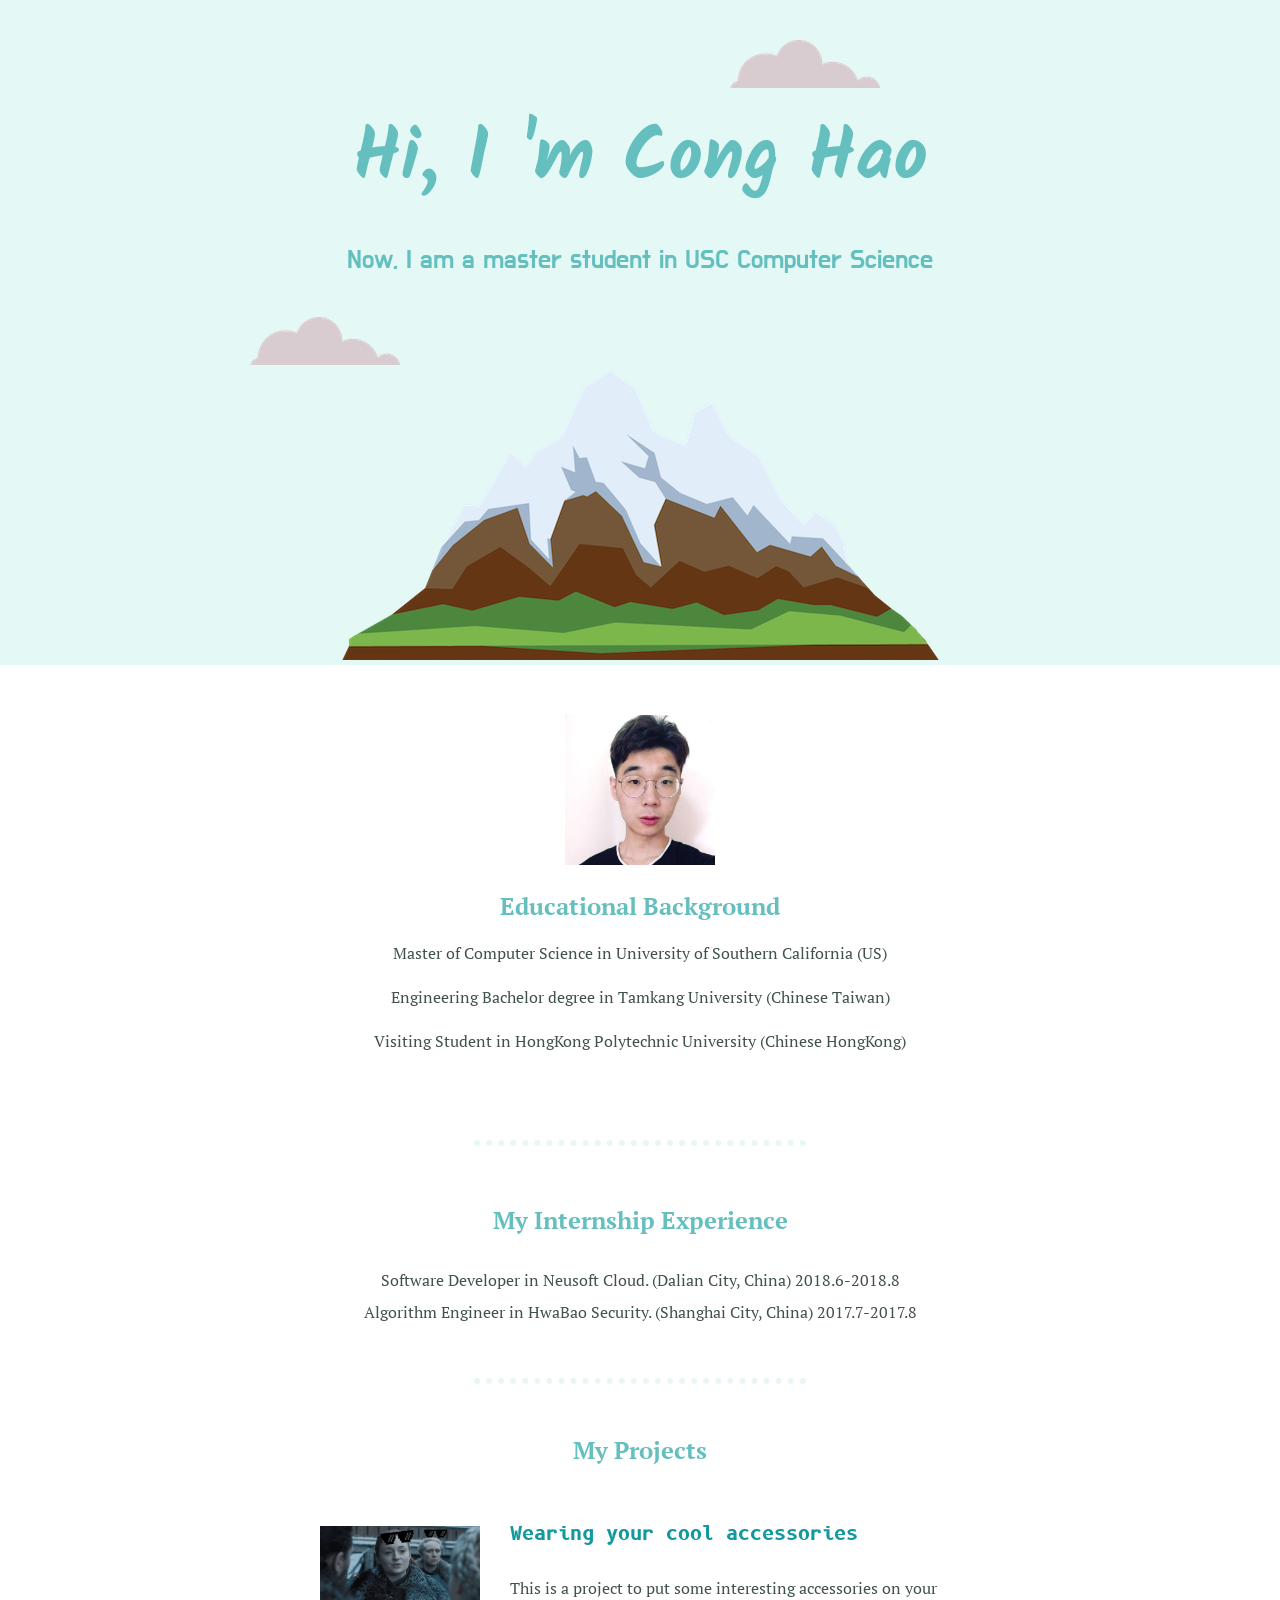
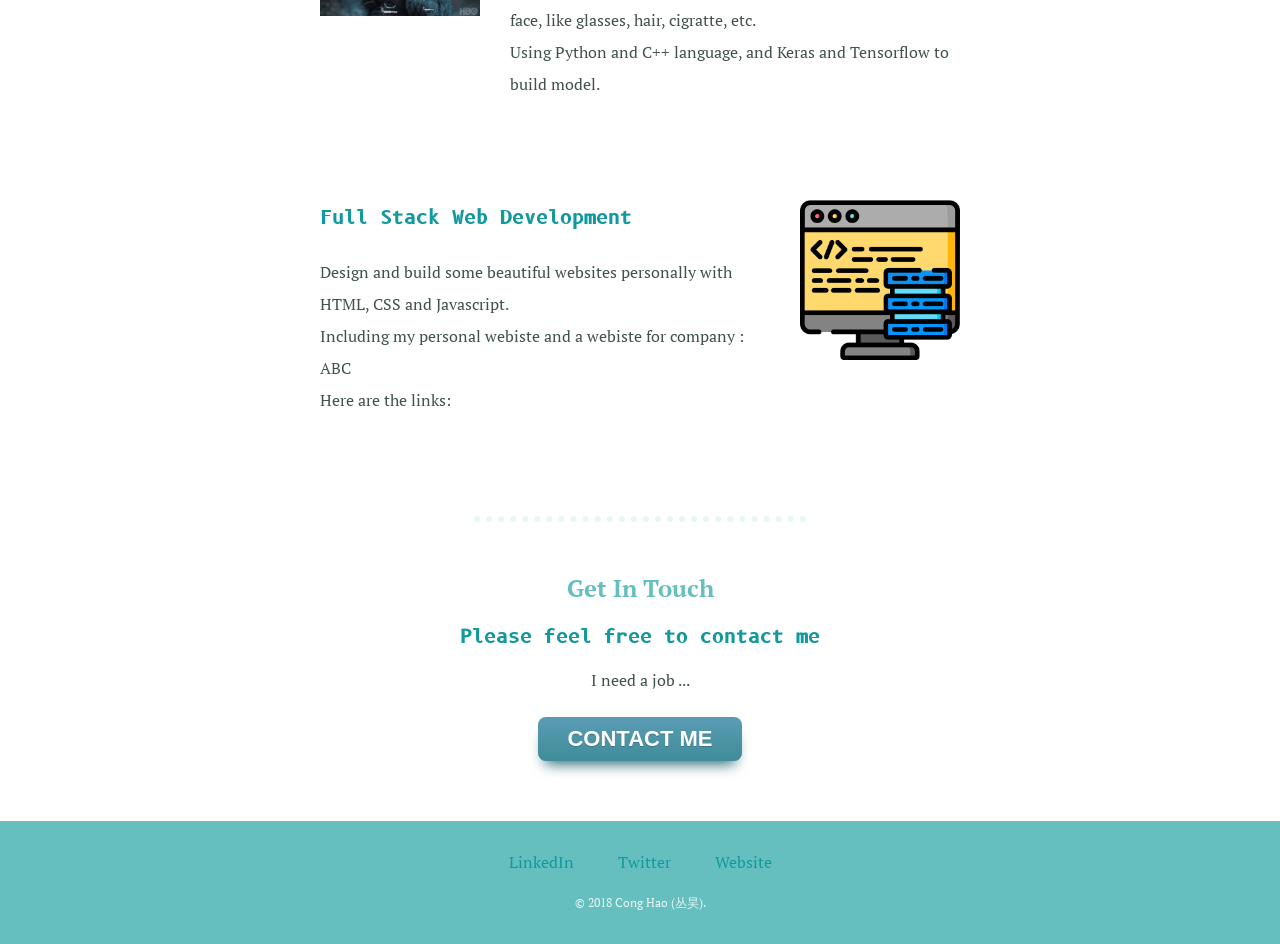
==== index.html @ 5787c9b2 "s" ====
<!DOCTYPE html>
<html lang="
" dir="ltr">

<head>
  <meta charset="utf-8">
  <title>Hao Cong</title>
  <link rel="stylesheet" href="css/master.css">
  <link rel="icon" href="images/favicon.ico">
  <link href="https://fonts.googleapis.com/css?family=Kalam&display=swap" rel="stylesheet">
  <link href="https://fonts.font.im/css?family=Bree+Serif|Do+Hyeon" rel="stylesheet">
  <link href="https://fonts.googleapis.com/css?family=PT+Serif&display=swap" rel="stylesheet">
  <link href="https://fonts.googleapis.com/css?family=B612+Mono&display=swap" rel="stylesheet">

</head>

<body>
  <div class="top-container">
    <img class="top-cloud" src="images/cloud.png" alt="cloud-image">
    <h1 class="my-name">Hi, I 'm Cong Hao</h1>
    <p class="Introduction">Now, I am a <span class="student">master student</span> in USC Computer Science</p>
    <img class="bottom-cloud" src="images/cloud.png" alt="cloud-image">
    <img class="mountain-image" src="images/mountain.png" alt="mountain-image">
  </div>

  <div class="middle-container">
    <div class="profile">
      <img class=profile src="images/ch.jpg" alt="my photo is gone,so just imagine it!" height=150 width=150>
      <h2>Educational Background</h2>
      <p>Master of Computer Science in University of Southern California (US) <br><br> Engineering Bachelor degree in Tamkang University (Chinese Taiwan)
        <br><br>Visiting Student in HongKong Polytechnic University (Chinese HongKong)
      </p>
    </div>
    <br>
    <hr>
    <div class="Working-Experience">
      <h2>My Internship Experience</h2>
      <p>
        Software Developer in Neusoft Cloud. (Dalian City, China) 2018.6-2018.8 <br>
        Algorithm Engineer in HwaBao Security. (Shanghai City, China) 2017.7-2017.8
      </p>

    </div>
    <hr>
    <div class="projects">
      <h2>My Projects</h2>
      <div class="project-row">
        <img class="project1-image" src="images/project1.gif" alt="project1">
        <h3>Wearing your cool accessories</h3>
        <p>This is a project to put some interesting accessories on your face, like glasses, hair, cigratte, etc.
          <br>Using Python and C++ language, and Keras and Tensorflow to build model. </p>
      </div>
      <div class="project-row">
        <img class="project2-image" src="images/project2.png" alt="project2">
        <h3>Full Stack Web Development</h3>
        <p>Design and build some beautiful websites personally with HTML, CSS and Javascript.<br>
          Including my personal webiste and a webiste for company : ABC <br>
          Here are the links: </p>
      </div>
    </div>
    <hr>
    <div class="contact-me">
      <h2>Get In Touch</h2>
      <h3>Please feel free to contact me</h3>
      <p>I need a job ...</p>
      <a class="myButton" href="mailto:conghao1819@163.com">CONTACT ME</a>
    </div>
  </div>

  <div class="bottom-container">
    <a class="footer-link" href="https://www.linkedin.com/">LinkedIn</a>
    <a class="footer-link" href="https://twitter.com/">Twitter</a>
    <a class="footer-link" href="https://www.appbrewery.co/">Website</a>
    <p class="author">© 2018 Cong Hao (丛昊).</p>
  </div>
</body>

</html>
---- css/master.css ----
body {
  margin:0;
  text-align: center;
  font-family: 'PT Serif', serif;
  color:#40514E;
}

h1 {
  width: 700px;
  margin:0 auto 0 auto;
  font-size: 4.625rem;
  color:#66BFBF;
}

h2 {
  color:#66BFBF;
  font-family: 'PT Serif', serif;
}
h3 {
    color:#11999E;
    font-family: 'B612 Mono', monospace;
}

a{
  color:#11999E;
  margin: 10px 20px;
  text-decoration: none;
}
a:hover{
  color:white;
}

hr {
  border:dotted #EAF6F6 6px;
  border-bottom: none;
  width:25%;
  margin: 50px auto;
}

.my-name{
font-family: 'Kalam', cursive;
}
.student{

}
.Introduction{
  font-family: 'Do Hyeon', sans-serif;
  font-size: 1.625rem;
  color:#66BFBF;
}
.top-container{
  background-color: #E4F9F5;
  position: relative;
  padding-top:100px;

}
.middle-container{
  margin:50px 0;
}
.bottom-container{
  background-color: #66BFBF;
  padding:30px 0 10px;
}


.top-cloud {
  position: absolute;
  right:400px;
  top:40px;
}
.bottom-cloud {
  position: absolute;
  left:250px;
  bottom:300px;
}

.Working-Experience {
  line-height: 2;
  margin:50px auto 50px auto;
}

.projects {
  margin:50px auto 50px auto;
}
.project-row{
  width:50%;
  margin:50px auto 100px auto;
  text-align: left;
  line-height: 2;
}

.project1-image {
  width:25%;
  float:left;
  margin-right:30px;
  margin-bottom:100px;
  position: relative;
  top:10px;
}
.project2-image {
  width:25%;
  float:right;
  margin-left:30px;
}

.footer-links{
  color:#11999E;
}
.author {
  color:#EAF6F6;
  font-size: 0.75em;
  padding:10px;
}


.myButton {
	-moz-box-shadow: 0px 10px 14px -7px #276873;
	-webkit-box-shadow: 0px 10px 14px -7px #276873;
	box-shadow: 0px 10px 14px -7px #276873;
	background:-webkit-gradient(linear, left top, left bottom, color-stop(0.05, #599bb3), color-stop(1, #408c99));
	background:-moz-linear-gradient(top, #599bb3 5%, #408c99 100%);
	background:-webkit-linear-gradient(top, #599bb3 5%, #408c99 100%);
	background:-o-linear-gradient(top, #599bb3 5%, #408c99 100%);
	background:-ms-linear-gradient(top, #599bb3 5%, #408c99 100%);
	background:linear-gradient(to bottom, #599bb3 5%, #408c99 100%);
	filter:progid:DXImageTransform.Microsoft.gradient(startColorstr='#599bb3', endColorstr='#408c99',GradientType=0);
	background-color:#599bb3;
	-moz-border-radius:8px;
	-webkit-border-radius:8px;
	border-radius:8px;
	display:inline-block;
	cursor:pointer;
	color:#ffffff;
	font-family:Arial;
	font-size:22px;
	font-weight:bold;
	padding:9px 29px;
	text-decoration:none;
	text-shadow:0px 1px 0px #3d768a;
}
.myButton:hover {
	background:-webkit-gradient(linear, left top, left bottom, color-stop(0.05, #408c99), color-stop(1, #599bb3));
	background:-moz-linear-gradient(top, #408c99 5%, #599bb3 100%);
	background:-webkit-linear-gradient(top, #408c99 5%, #599bb3 100%);
	background:-o-linear-gradient(top, #408c99 5%, #599bb3 100%);
	background:-ms-linear-gradient(top, #408c99 5%, #599bb3 100%);
	background:linear-gradient(to bottom, #408c99 5%, #599bb3 100%);
	filter:progid:DXImageTransform.Microsoft.gradient(startColorstr='#408c99', endColorstr='#599bb3',GradientType=0);
	background-color:#408c99;
}
.myButton:active {
	position:relative;
	top:1px;
}
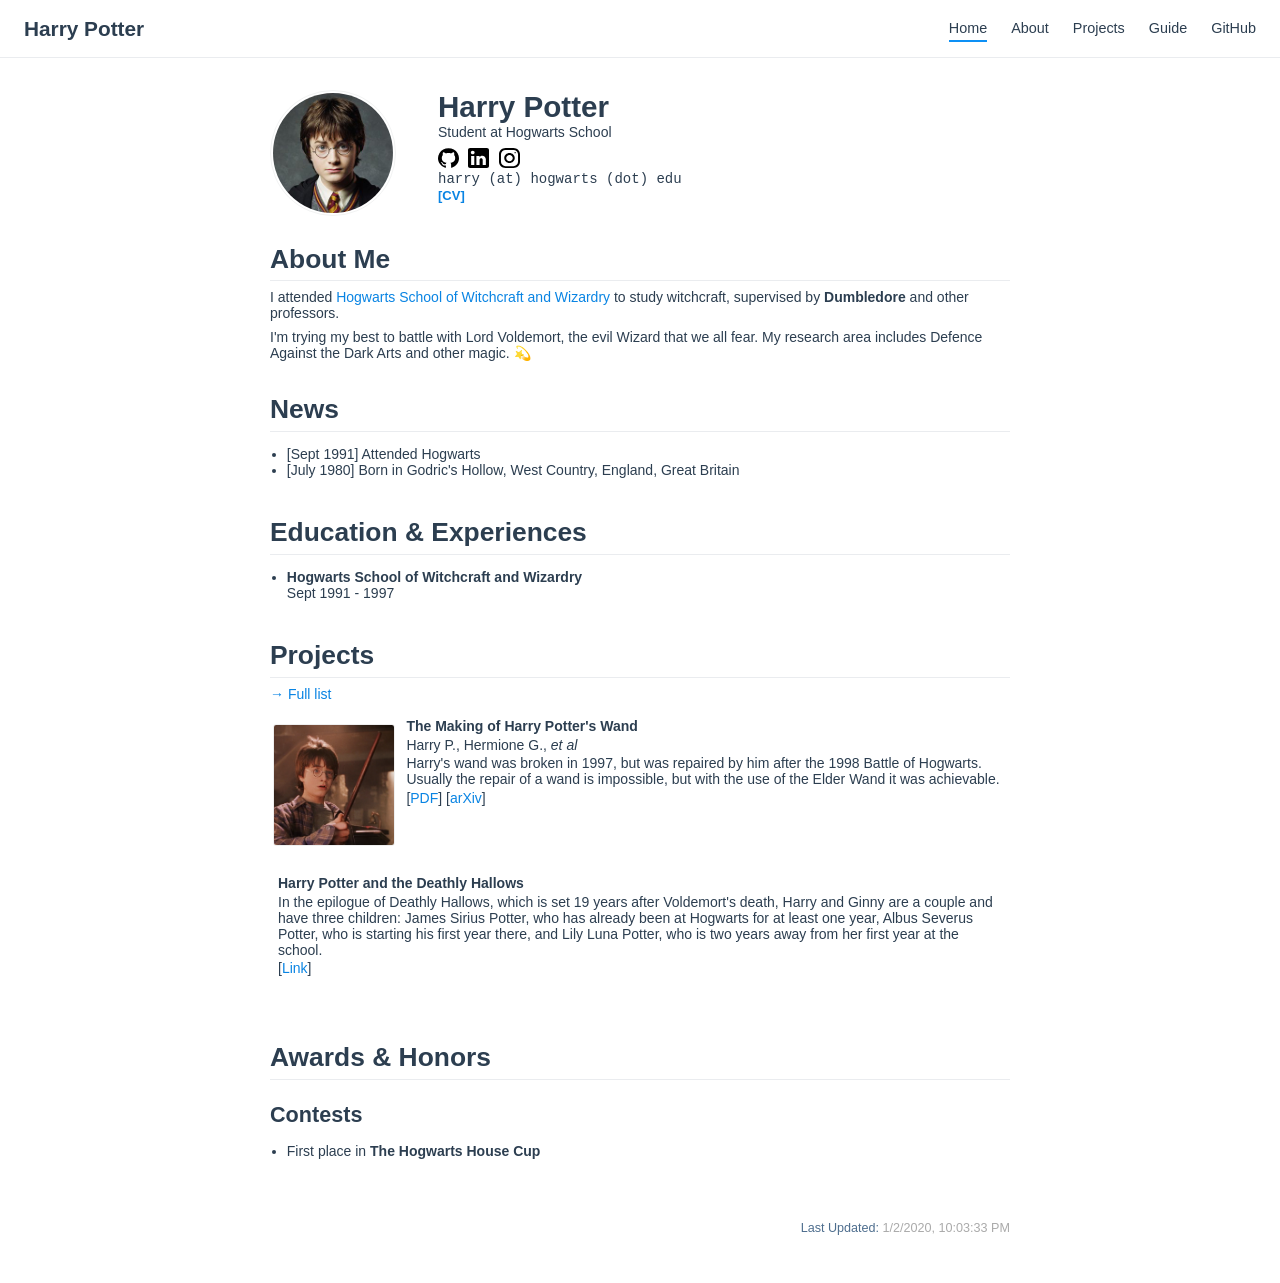
==== commit c729d9a4: "sdfsfd" ====
--- a/index.html
+++ b/index.html
@@ -1,78 +1,24 @@
-<!DOCTYPE html>
-<html lang="
-" dir="ltr">
-
-<head>
-  <meta charset="utf-8">
-  <title>Hao Cong</title>
-  <link rel="stylesheet" href="css/master.css">
-  <link rel="icon" href="images/favicon.ico">
-  <link href="https://fonts.googleapis.com/css?family=Kalam&display=swap" rel="stylesheet">
-  <link href="https://fonts.font.im/css?family=Bree+Serif|Do+Hyeon" rel="stylesheet">
-  <link href="https://fonts.googleapis.com/css?family=PT+Serif&display=swap" rel="stylesheet">
-  <link href="https://fonts.googleapis.com/css?family=B612+Mono&display=swap" rel="stylesheet">
-
-</head>
-
-<body>
-  <div class="top-container">
-    <img class="top-cloud" src="images/cloud.png" alt="cloud-image">
-    <h1 class="my-name">Hi, I 'm Cong Hao</h1>
-    <p class="Introduction">Now, I am a <span class="student">master student</span> in USC Computer Science</p>
-    <img class="bottom-cloud" src="images/cloud.png" alt="cloud-image">
-    <img class="mountain-image" src="images/mountain.png" alt="mountain-image">
-  </div>
-
-  <div class="middle-container">
-    <div class="profile">
-      <img class=profile src="images/ch.jpg" alt="my photo is gone,so just imagine it!" height=150 width=150>
-      <h2>Educational Background</h2>
-      <p>Master of Computer Science in University of Southern California (US) <br><br> Engineering Bachelor degree in Tamkang University (Chinese Taiwan)
-        <br><br>Visiting Student in HongKong Polytechnic University (Chinese HongKong)
-      </p>
-    </div>
-    <br>
-    <hr>
-    <div class="Working-Experience">
-      <h2>My Internship Experience</h2>
-      <p>
-        Software Developer in Neusoft Cloud. (Dalian City, China) 2018.6-2018.8 <br>
-        Algorithm Engineer in HwaBao Security. (Shanghai City, China) 2017.7-2017.8
-      </p>
-
-    </div>
-    <hr>
-    <div class="projects">
-      <h2>My Projects</h2>
-      <div class="project-row">
-        <img class="project1-image" src="images/project1.gif" alt="project1">
-        <h3>Wearing your cool accessories</h3>
-        <p>This is a project to put some interesting accessories on your face, like glasses, hair, cigratte, etc.
-          <br>Using Python and C++ language, and Keras and Tensorflow to build model. </p>
-      </div>
-      <div class="project-row">
-        <img class="project2-image" src="images/project2.png" alt="project2">
-        <h3>Full Stack Web Development</h3>
-        <p>Design and build some beautiful websites personally with HTML, CSS and Javascript.<br>
-          Including my personal webiste and a webiste for company : ABC <br>
-          Here are the links: </p>
-      </div>
-    </div>
-    <hr>
-    <div class="contact-me">
-      <h2>Get In Touch</h2>
-      <h3>Please feel free to contact me</h3>
-      <p>I need a job ...</p>
-      <a class="myButton" href="mailto:conghao1819@163.com">CONTACT ME</a>
-    </div>
-  </div>
-
-  <div class="bottom-container">
-    <a class="footer-link" href="https://www.linkedin.com/">LinkedIn</a>
-    <a class="footer-link" href="https://twitter.com/">Twitter</a>
-    <a class="footer-link" href="https://www.appbrewery.co/">Website</a>
-    <p class="author">© 2018 Cong Hao (丛昊).</p>
-  </div>
-</body>
-
-</html>
+<!DOCTYPE html>
+<html lang="en-US">
+  <head>
+    <meta charset="utf-8">
+    <meta name="viewport" content="width=device-width,initial-scale=1">
+    <title>Harry Potter</title>
+    <meta name="description" content="The description of the site.">
+    <link rel="icon" href="/logo.png">
+    
+    <link rel="preload" href="/assets/css/0.styles.489d24ff.css" as="style"><link rel="preload" href="/assets/js/app.5177b644.js" as="script"><link rel="preload" href="/assets/js/2.ce49cb4a.js" as="script"><link rel="preload" href="/assets/js/7.44710954.js" as="script"><link rel="preload" href="/assets/js/4.9dccd740.js" as="script"><link rel="preload" href="/assets/js/5.54adec9b.js" as="script"><link rel="prefetch" href="/assets/js/10.23a08a59.js"><link rel="prefetch" href="/assets/js/11.86bde3cb.js"><link rel="prefetch" href="/assets/js/12.1cc61df9.js"><link rel="prefetch" href="/assets/js/13.15b92f90.js"><link rel="prefetch" href="/assets/js/14.843b30e7.js"><link rel="prefetch" href="/assets/js/15.33285863.js"><link rel="prefetch" href="/assets/js/16.cf9fee51.js"><link rel="prefetch" href="/assets/js/3.06951db2.js"><link rel="prefetch" href="/assets/js/6.67793f9c.js"><link rel="prefetch" href="/assets/js/8.b4c8020c.js"><link rel="prefetch" href="/assets/js/9.cc37005e.js">
+    <link rel="stylesheet" href="/assets/css/0.styles.489d24ff.css">
+  </head>
+  <body>
+    <div id="app" data-server-rendered="true"><div class="theme-container no-sidebar home-page"><header class="navbar"><div class="sidebar-button"><svg xmlns="http://www.w3.org/2000/svg" aria-hidden="true" role="img" viewBox="0 0 448 512" class="icon"><path fill="currentColor" d="M436 124H12c-6.627 0-12-5.373-12-12V80c0-6.627 5.373-12 12-12h424c6.627 0 12 5.373 12 12v32c0 6.627-5.373 12-12 12zm0 160H12c-6.627 0-12-5.373-12-12v-32c0-6.627 5.373-12 12-12h424c6.627 0 12 5.373 12 12v32c0 6.627-5.373 12-12 12zm0 160H12c-6.627 0-12-5.373-12-12v-32c0-6.627 5.373-12 12-12h424c6.627 0 12 5.373 12 12v32c0 6.627-5.373 12-12 12z"></path></svg></div> <a href="/" class="home-link router-link-exact-active router-link-active"><!----> <span class="site-name">Harry Potter</span></a> <div class="links"><!----> <nav class="nav-links can-hide"><div class="nav-item"><a href="/" class="nav-link router-link-exact-active router-link-active">Home</a></div><div class="nav-item"><a href="/about/" class="nav-link">About</a></div><div class="nav-item"><a href="/projects/" class="nav-link">Projects</a></div><div class="nav-item"><a href="/guide/" class="nav-link">Guide</a></div><div class="nav-item"><a href="https://github.com/mtobeiyf/vuepress-homepage" target="_blank" rel="noopener noreferrer" class="nav-link external">
+  GitHub
+  <svg xmlns="http://www.w3.org/2000/svg" aria-hidden="true" x="0px" y="0px" viewBox="0 0 100 100" width="15" height="15" class="icon outbound"><path fill="currentColor" d="M18.8,85.1h56l0,0c2.2,0,4-1.8,4-4v-32h-8v28h-48v-48h28v-8h-32l0,0c-2.2,0-4,1.8-4,4v56C14.8,83.3,16.6,85.1,18.8,85.1z"></path> <polygon fill="currentColor" points="45.7,48.7 51.3,54.3 77.2,28.5 77.2,37.2 85.2,37.2 85.2,14.9 62.8,14.9 62.8,22.9 71.5,22.9"></polygon></svg></a></div> <!----></nav></div></header> <div class="sidebar-mask"></div> <aside class="sidebar"><nav class="nav-links"><div class="nav-item"><a href="/" class="nav-link router-link-exact-active router-link-active">Home</a></div><div class="nav-item"><a href="/about/" class="nav-link">About</a></div><div class="nav-item"><a href="/projects/" class="nav-link">Projects</a></div><div class="nav-item"><a href="/guide/" class="nav-link">Guide</a></div><div class="nav-item"><a href="https://github.com/mtobeiyf/vuepress-homepage" target="_blank" rel="noopener noreferrer" class="nav-link external">
+  GitHub
+  <svg xmlns="http://www.w3.org/2000/svg" aria-hidden="true" x="0px" y="0px" viewBox="0 0 100 100" width="15" height="15" class="icon outbound"><path fill="currentColor" d="M18.8,85.1h56l0,0c2.2,0,4-1.8,4-4v-32h-8v28h-48v-48h28v-8h-32l0,0c-2.2,0-4,1.8-4,4v56C14.8,83.3,16.6,85.1,18.8,85.1z"></path> <polygon fill="currentColor" points="45.7,48.7 51.3,54.3 77.2,28.5 77.2,37.2 85.2,37.2 85.2,14.9 62.8,14.9 62.8,22.9 71.5,22.9"></polygon></svg></a></div> <!----></nav>  <!----> </aside> <main class="page"> <div class="theme-default-content content__default"><div class="profile"><div class="image"><img src="/profile.jpg" alt></div> <div class="info"><div class="name">
+      Harry Potter
+    </div> <div class="bio"><p>Student at Hogwarts School</p></div> <div class="socials"><div><a href="https://github.com/mtobeiyf" target="_blank"><img src="/icons/github.svg" alt="github" title="github"></a></div><div><a href="https://www.linkedin.com" target="_blank"><img src="/icons/linkedin-mono.svg" alt="linkedin" title="linkedin"></a></div><div><a href="https://www.instagram.com" target="_blank"><img src="/icons/instagram-mono.svg" alt="instagram" title="instagram"></a></div></div> <div class="contact"><div title="Contact me" class="email">harry (at) hogwarts (dot) edu</div></div> <div><a target="_blank" href="https://en.wikipedia.org/wiki/Harry_Potter" title="Download my CV in PDF"><font size="2em" color=""><b>[CV]</b></font></a></div></div></div> <h2 id="about-me">About Me</h2> <p>I attended <a href="https://en.wikipedia.org/wiki/Hogwarts" target="_blank" rel="noopener noreferrer">Hogwarts School of Witchcraft and Wizardry<svg xmlns="http://www.w3.org/2000/svg" aria-hidden="true" x="0px" y="0px" viewBox="0 0 100 100" width="15" height="15" class="icon outbound"><path fill="currentColor" d="M18.8,85.1h56l0,0c2.2,0,4-1.8,4-4v-32h-8v28h-48v-48h28v-8h-32l0,0c-2.2,0-4,1.8-4,4v56C14.8,83.3,16.6,85.1,18.8,85.1z"></path> <polygon fill="currentColor" points="45.7,48.7 51.3,54.3 77.2,28.5 77.2,37.2 85.2,37.2 85.2,14.9 62.8,14.9 62.8,22.9 71.5,22.9"></polygon></svg></a> to study witchcraft, supervised by <strong>Dumbledore</strong> and other professors.</p> <p>I'm trying my best to battle with Lord Voldemort, the evil Wizard that we all fear. My research area includes Defence Against the Dark Arts and other magic. 💫</p> <h2 id="news">News</h2> <ul><li>[Sept 1991] Attended Hogwarts</li> <li>[July 1980] Born in Godric's Hollow, West Country, England, Great Britain</li></ul> <h2 id="education-experiences">Education &amp; Experiences</h2> <ul><li><strong>Hogwarts School of Witchcraft and Wizardry</strong> <br>
+Sept 1991 - 1997</li></ul> <h2 id="projects">Projects</h2> <p><a href="/projects/">→ Full list</a></p> <div class="md-card"><div class="card-image"><img src="/projects/1.png" alt></div> <div class="card-content"><p><strong>The Making of Harry Potter's Wand</strong></p> <p>Harry P., Hermione G., <em>et al</em></p> <p>Harry's wand was broken in 1997, but was repaired by him after the 1998 Battle of Hogwarts. Usually the repair of a wand is impossible, but with the use of the Elder Wand it was achievable.</p> <p>[<a href="https://www.google.com" target="_blank" rel="noopener noreferrer">PDF<svg xmlns="http://www.w3.org/2000/svg" aria-hidden="true" x="0px" y="0px" viewBox="0 0 100 100" width="15" height="15" class="icon outbound"><path fill="currentColor" d="M18.8,85.1h56l0,0c2.2,0,4-1.8,4-4v-32h-8v28h-48v-48h28v-8h-32l0,0c-2.2,0-4,1.8-4,4v56C14.8,83.3,16.6,85.1,18.8,85.1z"></path> <polygon fill="currentColor" points="45.7,48.7 51.3,54.3 77.2,28.5 77.2,37.2 85.2,37.2 85.2,14.9 62.8,14.9 62.8,22.9 71.5,22.9"></polygon></svg></a>] [<a href="https://arxiv.org" target="_blank" rel="noopener noreferrer">arXiv<svg xmlns="http://www.w3.org/2000/svg" aria-hidden="true" x="0px" y="0px" viewBox="0 0 100 100" width="15" height="15" class="icon outbound"><path fill="currentColor" d="M18.8,85.1h56l0,0c2.2,0,4-1.8,4-4v-32h-8v28h-48v-48h28v-8h-32l0,0c-2.2,0-4,1.8-4,4v56C14.8,83.3,16.6,85.1,18.8,85.1z"></path> <polygon fill="currentColor" points="45.7,48.7 51.3,54.3 77.2,28.5 77.2,37.2 85.2,37.2 85.2,14.9 62.8,14.9 62.8,22.9 71.5,22.9"></polygon></svg></a>]</p></div></div> <div class="md-card"><!----> <div class="card-content"><p><strong>Harry Potter and the Deathly Hallows</strong></p> <p>In the epilogue of Deathly Hallows, which is set 19 years after Voldemort's death, Harry and Ginny are a couple and have three children: James Sirius Potter, who has already been at Hogwarts for at least one year, Albus Severus Potter, who is starting his first year there, and Lily Luna Potter, who is two years away from her first year at the school.</p> <p>[<a href="https://www.google.com" target="_blank" rel="noopener noreferrer">Link<svg xmlns="http://www.w3.org/2000/svg" aria-hidden="true" x="0px" y="0px" viewBox="0 0 100 100" width="15" height="15" class="icon outbound"><path fill="currentColor" d="M18.8,85.1h56l0,0c2.2,0,4-1.8,4-4v-32h-8v28h-48v-48h28v-8h-32l0,0c-2.2,0-4,1.8-4,4v56C14.8,83.3,16.6,85.1,18.8,85.1z"></path> <polygon fill="currentColor" points="45.7,48.7 51.3,54.3 77.2,28.5 77.2,37.2 85.2,37.2 85.2,14.9 62.8,14.9 62.8,22.9 71.5,22.9"></polygon></svg></a>]</p></div></div> <h2 id="awards-honors">Awards &amp; Honors</h2> <h3 id="contests">Contests</h3> <ul><li>First place in <strong>The Hogwarts House Cup</strong></li></ul></div> <footer class="page-edit"><!----> <div class="last-updated"><span class="prefix">Last Updated:</span> <span class="time">1/2/2020, 10:03:33 PM</span></div></footer> <!----> </main></div><div class="global-ui"></div></div>
+    <script src="/assets/js/app.5177b644.js" defer></script><script src="/assets/js/2.ce49cb4a.js" defer></script><script src="/assets/js/7.44710954.js" defer></script><script src="/assets/js/4.9dccd740.js" defer></script><script src="/assets/js/5.54adec9b.js" defer></script>
+  </body>
+</html>
--- a/assets/css/0.styles.489d24ff.css
+++ b/assets/css/0.styles.489d24ff.css
@@ -0,0 +1 @@
+#nprogress{pointer-events:none}#nprogress .bar{background:#0984e3;position:fixed;z-index:1031;top:0;left:0;width:100%;height:2px}#nprogress .peg{display:block;position:absolute;right:0;width:100px;height:100%;box-shadow:0 0 10px #0984e3,0 0 5px #0984e3;opacity:1;-webkit-transform:rotate(3deg) translateY(-4px);transform:rotate(3deg) translateY(-4px)}#nprogress .spinner{display:block;position:fixed;z-index:1031;top:15px;right:15px}#nprogress .spinner-icon{width:18px;height:18px;box-sizing:border-box;border-color:#0984e3 transparent transparent #0984e3;border-style:solid;border-width:2px;border-radius:50%;-webkit-animation:nprogress-spinner .4s linear infinite;animation:nprogress-spinner .4s linear infinite}.nprogress-custom-parent{overflow:hidden;position:relative}.nprogress-custom-parent #nprogress .bar,.nprogress-custom-parent #nprogress .spinner{position:absolute}@-webkit-keyframes nprogress-spinner{0%{-webkit-transform:rotate(0deg);transform:rotate(0deg)}to{-webkit-transform:rotate(1turn);transform:rotate(1turn)}}@keyframes nprogress-spinner{0%{-webkit-transform:rotate(0deg);transform:rotate(0deg)}to{-webkit-transform:rotate(1turn);transform:rotate(1turn)}}.icon.outbound{color:#aaa;display:inline-block;vertical-align:middle;position:relative;top:-1px}.home{padding:3.6rem 2rem 0;max-width:960px;margin:0 auto;display:block}.home .hero{text-align:center}.home .hero img{max-width:100%;max-height:280px;display:block;margin:3rem auto 1.5rem}.home .hero h1{font-size:3rem}.home .hero .action,.home .hero .description,.home .hero h1{margin:1.8rem auto}.home .hero .description{max-width:35rem;font-size:1.6rem;line-height:1.3;color:#6a8bad}.home .hero .action-button{display:inline-block;font-size:1.2rem;color:#fff;background-color:#0984e3;padding:.8rem 1.6rem;border-radius:4px;-webkit-transition:background-color .1s ease;transition:background-color .1s ease;box-sizing:border-box;border-bottom:1px solid #0877cc}.home .hero .action-button:hover{background-color:#1292f6}.home .features{border-top:1px solid #eaecef;padding:1.2rem 0;margin-top:2.5rem;display:-webkit-box;display:flex;flex-wrap:wrap;-webkit-box-align:start;align-items:flex-start;align-content:stretch;-webkit-box-pack:justify;justify-content:space-between}.home .feature{-webkit-box-flex:1;flex-grow:1;flex-basis:30%;max-width:30%}.home .feature h2{font-size:1.4rem;font-weight:500;border-bottom:none;padding-bottom:0;color:#3a5169}.home .feature p{color:#4e6e8e}.home .footer{padding:2.5rem;border-top:1px solid #eaecef;text-align:center;color:#4e6e8e}@media (max-width:719px){.home .features{-webkit-box-orient:vertical;-webkit-box-direction:normal;flex-direction:column}.home .feature{max-width:100%;padding:0 2.5rem}}@media (max-width:419px){.home{padding-left:1.5rem;padding-right:1.5rem}.home .hero img{max-height:210px;margin:2rem auto 1.2rem}.home .hero h1{font-size:2rem}.home .hero .action,.home .hero .description,.home .hero h1{margin:1.2rem auto}.home .hero .description{font-size:1.2rem}.home .hero .action-button{font-size:1rem;padding:.6rem 1.2rem}.home .feature h2{font-size:1.25rem}}.search-box{display:inline-block;position:relative;margin-right:1rem}.search-box input{cursor:text;width:10rem;height:2rem;color:#4e6e8e;display:inline-block;border:1px solid #cfd4db;border-radius:2rem;font-size:.9rem;line-height:2rem;padding:0 .5rem 0 2rem;outline:none;-webkit-transition:all .2s ease;transition:all .2s ease;background:#fff url(/assets/img/search.83621669.svg) .6rem .5rem no-repeat;background-size:1rem}.search-box input:focus{cursor:auto;border-color:#0984e3}.search-box .suggestions{background:#fff;width:20rem;position:absolute;top:1.5rem;border:1px solid #cfd4db;border-radius:6px;padding:.4rem;list-style-type:none}.search-box .suggestions.align-right{right:0}.search-box .suggestion{line-height:1.4;padding:.4rem .6rem;border-radius:4px;cursor:pointer}.search-box .suggestion a{white-space:normal;color:#5d82a6}.search-box .suggestion a .page-title{font-weight:600}.search-box .suggestion a .header{font-size:.9em;margin-left:.25em}.search-box .suggestion.focused{background-color:#f3f4f5}.search-box .suggestion.focused a{color:#0984e3}@media (max-width:959px){.search-box input{cursor:pointer;width:0;border-color:transparent;position:relative}.search-box input:focus{cursor:text;left:0;width:10rem}}@media (-ms-high-contrast:none){.search-box input{height:2rem}}@media (max-width:959px) and (min-width:719px){.search-box .suggestions{left:0}}@media (max-width:719px){.search-box{margin-right:0}.search-box input{left:1rem}.search-box .suggestions{right:0}}@media (max-width:419px){.search-box .suggestions{width:calc(100vw - 4rem)}.search-box input:focus{width:8rem}}.sidebar-button{cursor:pointer;display:none;width:1.25rem;height:1.25rem;position:absolute;padding:.6rem;top:.6rem;left:1rem}.sidebar-button .icon{display:block;width:1.25rem;height:1.25rem}@media (max-width:719px){.sidebar-button{display:block}}.dropdown-enter,.dropdown-leave-to{height:0!important}.dropdown-wrapper{cursor:pointer}.dropdown-wrapper .dropdown-title{display:block;font-size:.9rem;font-family:inherit;cursor:inherit;padding:inherit;line-height:1.4rem;background:transparent;border:none;font-weight:500;color:#2c3e50}.dropdown-wrapper .dropdown-title:hover{border-color:transparent}.dropdown-wrapper .dropdown-title .arrow{vertical-align:middle;margin-top:-1px;margin-left:.4rem}.dropdown-wrapper .nav-dropdown .dropdown-item{color:inherit;line-height:1.7rem}.dropdown-wrapper .nav-dropdown .dropdown-item h4{margin:.45rem 0 0;border-top:1px solid #eee;padding:.45rem 1.5rem 0 1.25rem}.dropdown-wrapper .nav-dropdown .dropdown-item .dropdown-subitem-wrapper{padding:0;list-style:none}.dropdown-wrapper .nav-dropdown .dropdown-item .dropdown-subitem-wrapper .dropdown-subitem{font-size:.9em}.dropdown-wrapper .nav-dropdown .dropdown-item a{display:block;line-height:1.7rem;position:relative;border-bottom:none;font-weight:400;margin-bottom:0;padding:0 1.5rem 0 1.25rem}.dropdown-wrapper .nav-dropdown .dropdown-item a.router-link-active,.dropdown-wrapper .nav-dropdown .dropdown-item a:hover{color:#0984e3}.dropdown-wrapper .nav-dropdown .dropdown-item a.router-link-active:after{content:"";width:0;height:0;border-left:5px solid #0984e3;border-top:3px solid transparent;border-bottom:3px solid transparent;position:absolute;top:calc(50% - 2px);left:9px}.dropdown-wrapper .nav-dropdown .dropdown-item:first-child h4{margin-top:0;padding-top:0;border-top:0}@media (max-width:719px){.dropdown-wrapper.open .dropdown-title{margin-bottom:.5rem}.dropdown-wrapper .dropdown-title{font-weight:600;font-size:inherit}.dropdown-wrapper .dropdown-title:hover{color:#0984e3}.dropdown-wrapper .nav-dropdown{-webkit-transition:height .1s ease-out;transition:height .1s ease-out;overflow:hidden}.dropdown-wrapper .nav-dropdown .dropdown-item h4{border-top:0;margin-top:0;padding-top:0}.dropdown-wrapper .nav-dropdown .dropdown-item>a,.dropdown-wrapper .nav-dropdown .dropdown-item h4{font-size:15px;line-height:2rem}.dropdown-wrapper .nav-dropdown .dropdown-item .dropdown-subitem{font-size:14px;padding-left:1rem}}@media (min-width:719px){.dropdown-wrapper{height:1.8rem}.dropdown-wrapper.open .nav-dropdown,.dropdown-wrapper:hover .nav-dropdown{display:block!important}.dropdown-wrapper.open:blur{display:none}.dropdown-wrapper .dropdown-title .arrow{border-left:4px solid transparent;border-right:4px solid transparent;border-top:6px solid #ccc;border-bottom:0}.dropdown-wrapper .nav-dropdown{display:none;height:auto!important;box-sizing:border-box;max-height:calc(100vh - 2.7rem);overflow-y:auto;position:absolute;top:100%;right:0;background-color:#fff;padding:.6rem 0;border:1px solid;border-color:#ddd #ddd #ccc;text-align:left;border-radius:.25rem;white-space:nowrap;margin:0}}.nav-links{display:inline-block}.nav-links a{line-height:1.4rem;color:inherit}.nav-links a.router-link-active,.nav-links a:hover{color:#0984e3}.nav-links .nav-item{position:relative;display:inline-block;margin-left:1.5rem;line-height:2rem}.nav-links .nav-item:first-child{margin-left:0}.nav-links .repo-link{margin-left:1.5rem}@media (max-width:719px){.nav-links .nav-item,.nav-links .repo-link{margin-left:0}}@media (min-width:719px){.nav-links a.router-link-active,.nav-links a:hover{color:#2c3e50}.nav-item>a:not(.external).router-link-active,.nav-item>a:not(.external):hover{margin-bottom:-2px;border-bottom:2px solid #0d90f5}}.navbar{padding:.7rem 1.5rem;line-height:2.2rem}.navbar a,.navbar img,.navbar span{display:inline-block}.navbar .logo{height:2.2rem;min-width:2.2rem;margin-right:.8rem;vertical-align:top}.navbar .site-name{font-size:1.3rem;font-weight:600;color:#2c3e50;position:relative}.navbar .links{padding-left:1.5rem;box-sizing:border-box;background-color:#fff;white-space:nowrap;font-size:.9rem;position:absolute;right:1.5rem;top:.7rem;display:-webkit-box;display:flex}.navbar .links .search-box{-webkit-box-flex:0;flex:0 0 auto;vertical-align:top}@media (max-width:719px){.navbar{padding-left:4rem}.navbar .can-hide{display:none}.navbar .links{padding-left:1.5rem}.navbar .site-name{width:calc(100vw - 9.4rem);overflow:hidden;white-space:nowrap;text-overflow:ellipsis}}.page-edit{max-width:740px;margin:0 auto;padding:2rem 2.5rem}@media (max-width:959px){.page-edit{padding:2rem}}@media (max-width:419px){.page-edit{padding:1.5rem}}.page-edit{padding-top:1rem;padding-bottom:1rem;overflow:auto}.page-edit .edit-link{display:inline-block}.page-edit .edit-link a{color:#4e6e8e;margin-right:.25rem}.page-edit .last-updated{float:right;font-size:.9em}.page-edit .last-updated .prefix{font-weight:500;color:#4e6e8e}.page-edit .last-updated .time{font-weight:400;color:#aaa}@media (max-width:719px){.page-edit .edit-link{margin-bottom:.5rem}.page-edit .last-updated{font-size:.8em;float:none;text-align:left}}.page-nav{max-width:740px;margin:0 auto;padding:2rem 2.5rem}@media (max-width:959px){.page-nav{padding:2rem}}@media (max-width:419px){.page-nav{padding:1.5rem}}.page-nav{padding-top:1rem;padding-bottom:0}.page-nav .inner{min-height:2rem;margin-top:0;border-top:1px solid #eaecef;padding-top:1rem;overflow:auto}.page-nav .next{float:right}.page{padding-bottom:2rem;display:block}.sidebar-group .sidebar-group{padding-left:.5em}.sidebar-group:not(.collapsable) .sidebar-heading:not(.clickable){cursor:auto;color:inherit}.sidebar-group.is-sub-group{padding-left:0}.sidebar-group.is-sub-group>.sidebar-heading{font-size:.95em;line-height:1.4;font-weight:400;padding-left:2rem}.sidebar-group.is-sub-group>.sidebar-heading:not(.clickable){opacity:.5}.sidebar-group.is-sub-group>.sidebar-group-items{padding-left:1rem}.sidebar-group.is-sub-group>.sidebar-group-items>li>.sidebar-link{font-size:.95em;border-left:none}.sidebar-group.depth-2>.sidebar-heading{border-left:none}.sidebar-heading{color:#2c3e50;-webkit-transition:color .15s ease;transition:color .15s ease;cursor:pointer;font-size:1.1em;font-weight:700;padding:.35rem 1.5rem .35rem 1.25rem;width:100%;box-sizing:border-box;margin:0;border-left:.25rem solid transparent}.sidebar-heading.open,.sidebar-heading:hover{color:inherit}.sidebar-heading .arrow{position:relative;top:-.12em;left:.5em}.sidebar-heading.clickable.active{font-weight:600;color:#0984e3;border-left-color:#0984e3}.sidebar-heading.clickable:hover{color:#0984e3}.sidebar-group-items{-webkit-transition:height .1s ease-out;transition:height .1s ease-out;font-size:.95em;overflow:hidden}.sidebar .sidebar-sub-headers{padding-left:1rem;font-size:.95em}a.sidebar-link{font-size:1em;font-weight:400;display:inline-block;color:#2c3e50;border-left:.25rem solid transparent;padding:.35rem 1rem .35rem 1.25rem;line-height:1.4;width:100%;box-sizing:border-box}a.sidebar-link:hover{color:#0984e3}a.sidebar-link.active{font-weight:600;color:#0984e3;border-left-color:#0984e3}.sidebar-group a.sidebar-link{padding-left:2rem}.sidebar-sub-headers a.sidebar-link{padding-top:.25rem;padding-bottom:.25rem;border-left:none}.sidebar-sub-headers a.sidebar-link.active{font-weight:500}.sidebar ul{padding:0;margin:0;list-style-type:none}.sidebar a{display:inline-block}.sidebar .nav-links{display:none;border-bottom:1px solid #eaecef;padding:.5rem 0 .75rem}.sidebar .nav-links a{font-weight:600}.sidebar .nav-links .nav-item,.sidebar .nav-links .repo-link{display:block;line-height:1.25rem;font-size:1.1em;padding:.5rem 0 .5rem 1.5rem}.sidebar>.sidebar-links{padding:1.5rem 0}.sidebar>.sidebar-links>li>a.sidebar-link{font-size:1.1em;line-height:1.7;font-weight:700}.sidebar>.sidebar-links>li:not(:first-child){margin-top:.75rem}@media (max-width:719px){.sidebar .nav-links{display:block}.sidebar .nav-links .dropdown-wrapper .nav-dropdown .dropdown-item a.router-link-active:after{top:calc(1rem - 2px)}.sidebar>.sidebar-links{padding:1rem 0}}.theme-container.home-page .page{font-size:14px;font-family:lucida grande,lucida sans unicode,lucida,Helvetica Neue,Helvetica,Arial,sans-serif}.theme-container.home-page .page p{margin:0 0 .5rem}.theme-container.home-page .page ol,.theme-container.home-page .page p,.theme-container.home-page .page ul{line-height:normal}.theme-container.home-page .page a{font-weight:400}.theme-container.home-page .page .theme-default-content:not(.custom)>h2{margin-bottom:.5rem}.theme-container.home-page .page .theme-default-content:not(.custom)>h2:first-child+p{margin-top:.5rem}.theme-container.home-page .page .theme-default-content:not(.custom)>h3{padding-top:4rem}.theme-container.home-page .page .md-card{margin-top:.5em}.theme-container.home-page .page .md-card .card-image{padding:.2rem}.theme-container.home-page .page .md-card .card-image img{max-width:120px;max-height:120px}.theme-container.home-page .page .md-card .card-content p{-webkit-margin-after:.2em}@media (max-width:419px){.theme-container.home-page .page ol,.theme-container.home-page .page p,.theme-container.home-page .page ul{line-height:1.5}.theme-container.home-page .page .md-card .card-image img{width:100%;max-width:400px}}.theme-container.about-page .page{background-color:#e6ecf0;min-height:100vh}.theme-container.about-page .page .last-updated{display:none}.projects-page{background-color:#fafbfc}code[class*=language-],pre[class*=language-]{color:#ccc;background:none;font-family:Consolas,Monaco,Andale Mono,Ubuntu Mono,monospace;font-size:1em;text-align:left;white-space:pre;word-spacing:normal;word-break:normal;word-wrap:normal;line-height:1.5;-moz-tab-size:4;-o-tab-size:4;tab-size:4;-webkit-hyphens:none;-ms-hyphens:none;hyphens:none}pre[class*=language-]{padding:1em;margin:.5em 0;overflow:auto}:not(pre)>code[class*=language-],pre[class*=language-]{background:#2d2d2d}:not(pre)>code[class*=language-]{padding:.1em;border-radius:.3em;white-space:normal}.token.block-comment,.token.cdata,.token.comment,.token.doctype,.token.prolog{color:#999}.token.punctuation{color:#ccc}.token.attr-name,.token.deleted,.token.namespace,.token.tag{color:#e2777a}.token.function-name{color:#6196cc}.token.boolean,.token.function,.token.number{color:#f08d49}.token.class-name,.token.constant,.token.property,.token.symbol{color:#f8c555}.token.atrule,.token.builtin,.token.important,.token.keyword,.token.selector{color:#cc99cd}.token.attr-value,.token.char,.token.regex,.token.string,.token.variable{color:#7ec699}.token.entity,.token.operator,.token.url{color:#67cdcc}.token.bold,.token.important{font-weight:700}.token.italic{font-style:italic}.token.entity{cursor:help}.token.inserted{color:green}.theme-default-content code{color:#476582;padding:.25rem .5rem;margin:0;font-size:.85em;background-color:rgba(27,31,35,.05);border-radius:3px}.theme-default-content code .token.deleted{color:#ec5975}.theme-default-content code .token.inserted{color:#0984e3}.theme-default-content pre,.theme-default-content pre[class*=language-]{line-height:1.4;padding:1.25rem 1.5rem;margin:.85rem 0;background-color:#282c34;border-radius:6px;overflow:auto}.theme-default-content pre[class*=language-] code,.theme-default-content pre code{color:#fff;padding:0;background-color:transparent;border-radius:0}div[class*=language-]{position:relative;background-color:#282c34;border-radius:6px}div[class*=language-] .highlight-lines{-webkit-user-select:none;-ms-user-select:none;user-select:none;padding-top:1.3rem;position:absolute;top:0;left:0;width:100%;line-height:1.4}div[class*=language-] .highlight-lines .highlighted{background-color:rgba(0,0,0,.66)}div[class*=language-] pre,div[class*=language-] pre[class*=language-]{background:transparent;position:relative;z-index:1}div[class*=language-]:before{position:absolute;z-index:3;top:.8em;right:1em;font-size:.75rem;color:hsla(0,0%,100%,.4)}div[class*=language-]:not(.line-numbers-mode) .line-numbers-wrapper{display:none}div[class*=language-].line-numbers-mode .highlight-lines .highlighted{position:relative}div[class*=language-].line-numbers-mode .highlight-lines .highlighted:before{content:" ";position:absolute;z-index:3;left:0;top:0;display:block;width:3.5rem;height:100%;background-color:rgba(0,0,0,.66)}div[class*=language-].line-numbers-mode pre{padding-left:4.5rem;vertical-align:middle}div[class*=language-].line-numbers-mode .line-numbers-wrapper{position:absolute;top:0;width:3.5rem;text-align:center;color:hsla(0,0%,100%,.3);padding:1.25rem 0;line-height:1.4}div[class*=language-].line-numbers-mode .line-numbers-wrapper br{-webkit-user-select:none;-ms-user-select:none;user-select:none}div[class*=language-].line-numbers-mode .line-numbers-wrapper .line-number{position:relative;z-index:4;-webkit-user-select:none;-ms-user-select:none;user-select:none;font-size:.85em}div[class*=language-].line-numbers-mode:after{content:"";position:absolute;z-index:2;top:0;left:0;width:3.5rem;height:100%;border-radius:6px 0 0 6px;border-right:1px solid rgba(0,0,0,.66);background-color:#282c34}div[class~=language-js]:before{content:"js"}div[class~=language-ts]:before{content:"ts"}div[class~=language-html]:before{content:"html"}div[class~=language-md]:before{content:"md"}div[class~=language-vue]:before{content:"vue"}div[class~=language-css]:before{content:"css"}div[class~=language-sass]:before{content:"sass"}div[class~=language-scss]:before{content:"scss"}div[class~=language-less]:before{content:"less"}div[class~=language-stylus]:before{content:"stylus"}div[class~=language-go]:before{content:"go"}div[class~=language-java]:before{content:"java"}div[class~=language-c]:before{content:"c"}div[class~=language-sh]:before{content:"sh"}div[class~=language-yaml]:before{content:"yaml"}div[class~=language-py]:before{content:"py"}div[class~=language-docker]:before{content:"docker"}div[class~=language-dockerfile]:before{content:"dockerfile"}div[class~=language-makefile]:before{content:"makefile"}div[class~=language-javascript]:before{content:"js"}div[class~=language-typescript]:before{content:"ts"}div[class~=language-markup]:before{content:"html"}div[class~=language-markdown]:before{content:"md"}div[class~=language-json]:before{content:"json"}div[class~=language-ruby]:before{content:"rb"}div[class~=language-python]:before{content:"py"}div[class~=language-bash]:before{content:"sh"}div[class~=language-php]:before{content:"php"}.custom-block .custom-block-title{font-weight:600;margin-bottom:-.4rem}.custom-block.danger,.custom-block.tip,.custom-block.warning{padding:.1rem 1.5rem;border-left-width:.5rem;border-left-style:solid;margin:1rem 0}.custom-block.tip{background-color:#f3f5f7;border-color:#42b983}.custom-block.warning{background-color:rgba(255,229,100,.3);border-color:#e7c000;color:#6b5900}.custom-block.warning .custom-block-title{color:#b29400}.custom-block.warning a{color:#2c3e50}.custom-block.danger{background-color:#ffe6e6;border-color:#c00;color:#4d0000}.custom-block.danger .custom-block-title{color:#900}.custom-block.danger a{color:#2c3e50}.arrow{display:inline-block;width:0;height:0}.arrow.up{border-bottom:6px solid #ccc}.arrow.down,.arrow.up{border-left:4px solid transparent;border-right:4px solid transparent}.arrow.down{border-top:6px solid #ccc}.arrow.right{border-left:6px solid #ccc}.arrow.left,.arrow.right{border-top:4px solid transparent;border-bottom:4px solid transparent}.arrow.left{border-right:6px solid #ccc}.theme-default-content:not(.custom){max-width:740px;margin:0 auto;padding:2rem 2.5rem}@media (max-width:959px){.theme-default-content:not(.custom){padding:2rem}}@media (max-width:419px){.theme-default-content:not(.custom){padding:1.5rem}}.table-of-contents .badge{vertical-align:middle}body,html{padding:0;margin:0;background-color:#fff}body{font-family:-apple-system,BlinkMacSystemFont,Segoe UI,Roboto,Oxygen,Ubuntu,Cantarell,Fira Sans,Droid Sans,Helvetica Neue,sans-serif;-webkit-font-smoothing:antialiased;-moz-osx-font-smoothing:grayscale;font-size:16px;color:#2c3e50}.page{padding-left:20rem}.navbar{z-index:20;right:0;height:3.6rem;background-color:#fff;box-sizing:border-box;border-bottom:1px solid #eaecef}.navbar,.sidebar-mask{position:fixed;top:0;left:0}.sidebar-mask{z-index:9;width:100vw;height:100vh;display:none}.sidebar{font-size:16px;background-color:#fff;width:20rem;position:fixed;z-index:10;margin:0;top:3.6rem;left:0;bottom:0;box-sizing:border-box;border-right:1px solid #eaecef;overflow-y:auto}.theme-default-content:not(.custom)>:first-child{margin-top:3.6rem}.theme-default-content:not(.custom) a:hover{text-decoration:underline}.theme-default-content:not(.custom) p.demo{padding:1rem 1.5rem;border:1px solid #ddd;border-radius:4px}.theme-default-content:not(.custom) img{max-width:100%}.theme-default-content.custom{padding:0;margin:0}.theme-default-content.custom img{max-width:100%}a{font-weight:500;text-decoration:none}a,p a code{color:#0984e3}p a code{font-weight:400}kbd{background:#eee;border:.15rem solid #ddd;border-bottom:.25rem solid #ddd;border-radius:.15rem;padding:0 .15em}blockquote{font-size:1rem;color:#999;border-left:.2rem solid #dfe2e5;margin:1rem 0;padding:.25rem 0 .25rem 1rem}blockquote>p{margin:0}ol,ul{padding-left:1.2em}strong{font-weight:600}h1,h2,h3,h4,h5,h6{font-weight:600;line-height:1.25}.theme-default-content:not(.custom)>h1,.theme-default-content:not(.custom)>h2,.theme-default-content:not(.custom)>h3,.theme-default-content:not(.custom)>h4,.theme-default-content:not(.custom)>h5,.theme-default-content:not(.custom)>h6{margin-top:-3.1rem;padding-top:4.6rem;margin-bottom:0}.theme-default-content:not(.custom)>h1:first-child,.theme-default-content:not(.custom)>h2:first-child,.theme-default-content:not(.custom)>h3:first-child,.theme-default-content:not(.custom)>h4:first-child,.theme-default-content:not(.custom)>h5:first-child,.theme-default-content:not(.custom)>h6:first-child{margin-top:-1.5rem;margin-bottom:1rem}.theme-default-content:not(.custom)>h1:first-child+.custom-block,.theme-default-content:not(.custom)>h1:first-child+p,.theme-default-content:not(.custom)>h1:first-child+pre,.theme-default-content:not(.custom)>h2:first-child+.custom-block,.theme-default-content:not(.custom)>h2:first-child+p,.theme-default-content:not(.custom)>h2:first-child+pre,.theme-default-content:not(.custom)>h3:first-child+.custom-block,.theme-default-content:not(.custom)>h3:first-child+p,.theme-default-content:not(.custom)>h3:first-child+pre,.theme-default-content:not(.custom)>h4:first-child+.custom-block,.theme-default-content:not(.custom)>h4:first-child+p,.theme-default-content:not(.custom)>h4:first-child+pre,.theme-default-content:not(.custom)>h5:first-child+.custom-block,.theme-default-content:not(.custom)>h5:first-child+p,.theme-default-content:not(.custom)>h5:first-child+pre,.theme-default-content:not(.custom)>h6:first-child+.custom-block,.theme-default-content:not(.custom)>h6:first-child+p,.theme-default-content:not(.custom)>h6:first-child+pre{margin-top:2rem}h1:hover .header-anchor,h2:hover .header-anchor,h3:hover .header-anchor,h4:hover .header-anchor,h5:hover .header-anchor,h6:hover .header-anchor{opacity:1}h1{font-size:2.2rem}h2{font-size:1.65rem;padding-bottom:.3rem;border-bottom:1px solid #eaecef}h3{font-size:1.35rem}a.header-anchor{font-size:.85em;float:left;margin-left:-.87em;padding-right:.23em;margin-top:.125em;opacity:0}a.header-anchor:hover{text-decoration:none}.line-number,code,kbd{font-family:source-code-pro,Menlo,Monaco,Consolas,Courier New,monospace}ol,p,ul{line-height:1.7}hr{border:0;border-top:1px solid #eaecef}table{border-collapse:collapse;margin:1rem 0;display:block;overflow-x:auto}tr{border-top:1px solid #dfe2e5}tr:nth-child(2n){background-color:#f6f8fa}td,th{border:1px solid #dfe2e5;padding:.6em 1em}.theme-container.sidebar-open .sidebar-mask{display:block}.theme-container.no-navbar .theme-default-content:not(.custom)>h1,.theme-container.no-navbar h2,.theme-container.no-navbar h3,.theme-container.no-navbar h4,.theme-container.no-navbar h5,.theme-container.no-navbar h6{margin-top:1.5rem;padding-top:0}.theme-container.no-navbar .sidebar{top:0}@media (min-width:720px){.theme-container.no-sidebar .sidebar{display:none}.theme-container.no-sidebar .page{padding-left:0}}@media (max-width:959px){.sidebar{font-size:15px;width:16.4rem}.page{padding-left:16.4rem}}@media (max-width:719px){.sidebar{top:0;padding-top:3.6rem;transform:translateX(-100%);transition:transform .2s ease}.page{padding-left:0}.theme-container.sidebar-open .sidebar{transform:translateX(0)}.theme-container.no-navbar .sidebar{padding-top:0}}@media (max-width:419px){h1{font-size:1.9rem}.theme-default-content div[class*=language-]{margin:.85rem -1.5rem;border-radius:0}}.icon.outbound{display:none}.about-card{width:100%;display:-webkit-box;display:flex;-webkit-box-orient:vertical;-webkit-box-direction:normal;flex-direction:column;-webkit-box-align:center;align-items:center}.about-card .avatar{position:relative;z-index:1}.about-card .avatar img{display:block;width:100%;height:auto;max-width:150px;border-radius:500rem}.about-card .card{max-width:600px;width:100%;position:relative;top:-75px;padding-top:75px;margin-left:auto;margin-right:auto;background:#fff;box-shadow:0 4px 8px 0 rgba(0,0,0,.2);border-radius:.3rem;text-align:center}.about-card .card .bio{padding:1em}.about-card .card .bio .head{font-weight:700;font-size:1.3em}.about-card .card .bio .info{padding-top:.5rem;font-size:1em;color:rgba(0,0,0,.4)}.about-card .card .bio .description{text-align:justify}.about-card .card .bio .description p{padding:.8em .5em 0;line-height:normal;-webkit-margin-before:0;-webkit-margin-after:0}.about-card .card .bio .description p a{font-weight:400}.about-card .card .interests{padding:1em 1.5em;border-top:1px solid rgba(34,36,38,.1)}.about-card .card .socials{border-top:1px solid rgba(34,36,38,.1);display:-webkit-box;display:flex;-webkit-box-orient:horizontal;-webkit-box-direction:normal;flex-direction:row;-webkit-box-pack:center;justify-content:center;flex-wrap:wrap}.about-card .card .socials img{width:32px;margin:1em;cursor:pointer}.about-card .card .actions{border-top:1px solid rgba(34,36,38,.1);display:-webkit-box;display:flex;-webkit-box-orient:horizontal;-webkit-box-direction:normal;flex-direction:row;-webkit-box-pack:center;justify-content:center;flex-wrap:wrap}.about-card .card .actions .button{background-color:#b53471;border:none;border-radius:.3em;color:#fff;padding:.5em 1em;margin:1em .5em;font-size:1rem;font-family:inherit;font-weight:400;text-align:center;text-decoration:none;display:inline-block;-webkit-transition-duration:.4s;transition-duration:.4s;cursor:pointer}.about-card .card .actions .button:hover{background-color:#34495e}.about-card .footer{padding:1rem;font-weight:200;font-size:1rem;text-align:center;color:#9fa9aa;margin-top:auto}.profile{display:-webkit-box;display:flex;-webkit-box-orient:horizontal;-webkit-box-direction:normal;flex-direction:row;-webkit-box-align:stretch;align-items:stretch}.profile .image{max-width:120px}.profile .image img{border-radius:50%;padding:2px;border:1px solid #f2f3f3}.profile .info{display:-webkit-box;display:flex;-webkit-box-flex:1;flex:1 1;-webkit-box-orient:vertical;-webkit-box-direction:normal;flex-direction:column;padding-left:3rem}.profile .info .name{font-size:1.85rem;font-weight:600}.profile .info .socials{display:-webkit-box;display:flex;-webkit-box-orient:horizontal;-webkit-box-direction:normal;flex-direction:row}.profile .info .socials img{width:1.3rem;margin:0 .6rem 0 0;cursor:pointer}.profile .info .socials b{margin-left:1rem}.profile .info .contact .title{font-size:1.2rem;font-weight:400}.profile .info .contact .email{font-family:Courier New,Courier,monospace}@media (max-width:419px){.profile .image{max-width:100px}}.md-card{background-color:#fff;margin-top:1em;min-height:150px;-webkit-box-orient:horizontal;-webkit-box-direction:normal;flex-direction:row;-webkit-box-align:stretch;align-items:stretch}.md-card,.md-card .card-image{display:-webkit-box;display:flex}.md-card .card-image{-webkit-box-align:center;align-items:center;padding:.5rem}.md-card .card-image img{max-width:150px;max-height:150px;height:150px;border:1px solid #eee;border-radius:.2rem;-o-object-fit:cover;object-fit:cover}.md-card .card-content{padding:.5rem;-webkit-box-flex:1;flex-grow:1}.md-card .card-content p{line-height:normal;-webkit-margin-before:0;-webkit-margin-after:.5em}.md-card .card-content blockquote{font-size:1rem}.md-card.show-border{border:1px solid #eee;border-radius:.5rem;box-shadow:0 5px 15px -5px rgba(0,0,0,.1);padding:.5rem}@media (max-width:419px){.md-card{display:-webkit-box;display:flex;-webkit-box-orient:vertical;-webkit-box-direction:normal;flex-direction:column;margin:1rem -.5rem;padding:.5rem;box-sizing:border-box}.md-card .card-image{-webkit-box-flex:1;flex-grow:1;-webkit-box-align:stretch;align-items:stretch}.md-card .card-image img{width:100%;max-width:400px}.md-card .card-content pre{margin:0;border-radius:6px}}.badge[data-v-c13ee5b0]{display:inline-block;font-size:14px;height:18px;line-height:18px;border-radius:3px;padding:0 6px;color:#fff}.badge.green[data-v-c13ee5b0],.badge.tip[data-v-c13ee5b0],.badge[data-v-c13ee5b0]{background-color:#42b983}.badge.error[data-v-c13ee5b0]{background-color:#da5961}.badge.warn[data-v-c13ee5b0],.badge.warning[data-v-c13ee5b0],.badge.yellow[data-v-c13ee5b0]{background-color:#e7c000}.badge+.badge[data-v-c13ee5b0]{margin-left:5px}
--- a/assets/css/0.styles.489d24ff.css
+++ b/assets/css/0.styles.489d24ff.css
@@ -0,0 +1 @@
+#nprogress{pointer-events:none}#nprogress .bar{background:#0984e3;position:fixed;z-index:1031;top:0;left:0;width:100%;height:2px}#nprogress .peg{display:block;position:absolute;right:0;width:100px;height:100%;box-shadow:0 0 10px #0984e3,0 0 5px #0984e3;opacity:1;-webkit-transform:rotate(3deg) translateY(-4px);transform:rotate(3deg) translateY(-4px)}#nprogress .spinner{display:block;position:fixed;z-index:1031;top:15px;right:15px}#nprogress .spinner-icon{width:18px;height:18px;box-sizing:border-box;border-color:#0984e3 transparent transparent #0984e3;border-style:solid;border-width:2px;border-radius:50%;-webkit-animation:nprogress-spinner .4s linear infinite;animation:nprogress-spinner .4s linear infinite}.nprogress-custom-parent{overflow:hidden;position:relative}.nprogress-custom-parent #nprogress .bar,.nprogress-custom-parent #nprogress .spinner{position:absolute}@-webkit-keyframes nprogress-spinner{0%{-webkit-transform:rotate(0deg);transform:rotate(0deg)}to{-webkit-transform:rotate(1turn);transform:rotate(1turn)}}@keyframes nprogress-spinner{0%{-webkit-transform:rotate(0deg);transform:rotate(0deg)}to{-webkit-transform:rotate(1turn);transform:rotate(1turn)}}.icon.outbound{color:#aaa;display:inline-block;vertical-align:middle;position:relative;top:-1px}.home{padding:3.6rem 2rem 0;max-width:960px;margin:0 auto;display:block}.home .hero{text-align:center}.home .hero img{max-width:100%;max-height:280px;display:block;margin:3rem auto 1.5rem}.home .hero h1{font-size:3rem}.home .hero .action,.home .hero .description,.home .hero h1{margin:1.8rem auto}.home .hero .description{max-width:35rem;font-size:1.6rem;line-height:1.3;color:#6a8bad}.home .hero .action-button{display:inline-block;font-size:1.2rem;color:#fff;background-color:#0984e3;padding:.8rem 1.6rem;border-radius:4px;-webkit-transition:background-color .1s ease;transition:background-color .1s ease;box-sizing:border-box;border-bottom:1px solid #0877cc}.home .hero .action-button:hover{background-color:#1292f6}.home .features{border-top:1px solid #eaecef;padding:1.2rem 0;margin-top:2.5rem;display:-webkit-box;display:flex;flex-wrap:wrap;-webkit-box-align:start;align-items:flex-start;align-content:stretch;-webkit-box-pack:justify;justify-content:space-between}.home .feature{-webkit-box-flex:1;flex-grow:1;flex-basis:30%;max-width:30%}.home .feature h2{font-size:1.4rem;font-weight:500;border-bottom:none;padding-bottom:0;color:#3a5169}.home .feature p{color:#4e6e8e}.home .footer{padding:2.5rem;border-top:1px solid #eaecef;text-align:center;color:#4e6e8e}@media (max-width:719px){.home .features{-webkit-box-orient:vertical;-webkit-box-direction:normal;flex-direction:column}.home .feature{max-width:100%;padding:0 2.5rem}}@media (max-width:419px){.home{padding-left:1.5rem;padding-right:1.5rem}.home .hero img{max-height:210px;margin:2rem auto 1.2rem}.home .hero h1{font-size:2rem}.home .hero .action,.home .hero .description,.home .hero h1{margin:1.2rem auto}.home .hero .description{font-size:1.2rem}.home .hero .action-button{font-size:1rem;padding:.6rem 1.2rem}.home .feature h2{font-size:1.25rem}}.search-box{display:inline-block;position:relative;margin-right:1rem}.search-box input{cursor:text;width:10rem;height:2rem;color:#4e6e8e;display:inline-block;border:1px solid #cfd4db;border-radius:2rem;font-size:.9rem;line-height:2rem;padding:0 .5rem 0 2rem;outline:none;-webkit-transition:all .2s ease;transition:all .2s ease;background:#fff url(/assets/img/search.83621669.svg) .6rem .5rem no-repeat;background-size:1rem}.search-box input:focus{cursor:auto;border-color:#0984e3}.search-box .suggestions{background:#fff;width:20rem;position:absolute;top:1.5rem;border:1px solid #cfd4db;border-radius:6px;padding:.4rem;list-style-type:none}.search-box .suggestions.align-right{right:0}.search-box .suggestion{line-height:1.4;padding:.4rem .6rem;border-radius:4px;cursor:pointer}.search-box .suggestion a{white-space:normal;color:#5d82a6}.search-box .suggestion a .page-title{font-weight:600}.search-box .suggestion a .header{font-size:.9em;margin-left:.25em}.search-box .suggestion.focused{background-color:#f3f4f5}.search-box .suggestion.focused a{color:#0984e3}@media (max-width:959px){.search-box input{cursor:pointer;width:0;border-color:transparent;position:relative}.search-box input:focus{cursor:text;left:0;width:10rem}}@media (-ms-high-contrast:none){.search-box input{height:2rem}}@media (max-width:959px) and (min-width:719px){.search-box .suggestions{left:0}}@media (max-width:719px){.search-box{margin-right:0}.search-box input{left:1rem}.search-box .suggestions{right:0}}@media (max-width:419px){.search-box .suggestions{width:calc(100vw - 4rem)}.search-box input:focus{width:8rem}}.sidebar-button{cursor:pointer;display:none;width:1.25rem;height:1.25rem;position:absolute;padding:.6rem;top:.6rem;left:1rem}.sidebar-button .icon{display:block;width:1.25rem;height:1.25rem}@media (max-width:719px){.sidebar-button{display:block}}.dropdown-enter,.dropdown-leave-to{height:0!important}.dropdown-wrapper{cursor:pointer}.dropdown-wrapper .dropdown-title{display:block;font-size:.9rem;font-family:inherit;cursor:inherit;padding:inherit;line-height:1.4rem;background:transparent;border:none;font-weight:500;color:#2c3e50}.dropdown-wrapper .dropdown-title:hover{border-color:transparent}.dropdown-wrapper .dropdown-title .arrow{vertical-align:middle;margin-top:-1px;margin-left:.4rem}.dropdown-wrapper .nav-dropdown .dropdown-item{color:inherit;line-height:1.7rem}.dropdown-wrapper .nav-dropdown .dropdown-item h4{margin:.45rem 0 0;border-top:1px solid #eee;padding:.45rem 1.5rem 0 1.25rem}.dropdown-wrapper .nav-dropdown .dropdown-item .dropdown-subitem-wrapper{padding:0;list-style:none}.dropdown-wrapper .nav-dropdown .dropdown-item .dropdown-subitem-wrapper .dropdown-subitem{font-size:.9em}.dropdown-wrapper .nav-dropdown .dropdown-item a{display:block;line-height:1.7rem;position:relative;border-bottom:none;font-weight:400;margin-bottom:0;padding:0 1.5rem 0 1.25rem}.dropdown-wrapper .nav-dropdown .dropdown-item a.router-link-active,.dropdown-wrapper .nav-dropdown .dropdown-item a:hover{color:#0984e3}.dropdown-wrapper .nav-dropdown .dropdown-item a.router-link-active:after{content:"";width:0;height:0;border-left:5px solid #0984e3;border-top:3px solid transparent;border-bottom:3px solid transparent;position:absolute;top:calc(50% - 2px);left:9px}.dropdown-wrapper .nav-dropdown .dropdown-item:first-child h4{margin-top:0;padding-top:0;border-top:0}@media (max-width:719px){.dropdown-wrapper.open .dropdown-title{margin-bottom:.5rem}.dropdown-wrapper .dropdown-title{font-weight:600;font-size:inherit}.dropdown-wrapper .dropdown-title:hover{color:#0984e3}.dropdown-wrapper .nav-dropdown{-webkit-transition:height .1s ease-out;transition:height .1s ease-out;overflow:hidden}.dropdown-wrapper .nav-dropdown .dropdown-item h4{border-top:0;margin-top:0;padding-top:0}.dropdown-wrapper .nav-dropdown .dropdown-item>a,.dropdown-wrapper .nav-dropdown .dropdown-item h4{font-size:15px;line-height:2rem}.dropdown-wrapper .nav-dropdown .dropdown-item .dropdown-subitem{font-size:14px;padding-left:1rem}}@media (min-width:719px){.dropdown-wrapper{height:1.8rem}.dropdown-wrapper.open .nav-dropdown,.dropdown-wrapper:hover .nav-dropdown{display:block!important}.dropdown-wrapper.open:blur{display:none}.dropdown-wrapper .dropdown-title .arrow{border-left:4px solid transparent;border-right:4px solid transparent;border-top:6px solid #ccc;border-bottom:0}.dropdown-wrapper .nav-dropdown{display:none;height:auto!important;box-sizing:border-box;max-height:calc(100vh - 2.7rem);overflow-y:auto;position:absolute;top:100%;right:0;background-color:#fff;padding:.6rem 0;border:1px solid;border-color:#ddd #ddd #ccc;text-align:left;border-radius:.25rem;white-space:nowrap;margin:0}}.nav-links{display:inline-block}.nav-links a{line-height:1.4rem;color:inherit}.nav-links a.router-link-active,.nav-links a:hover{color:#0984e3}.nav-links .nav-item{position:relative;display:inline-block;margin-left:1.5rem;line-height:2rem}.nav-links .nav-item:first-child{margin-left:0}.nav-links .repo-link{margin-left:1.5rem}@media (max-width:719px){.nav-links .nav-item,.nav-links .repo-link{margin-left:0}}@media (min-width:719px){.nav-links a.router-link-active,.nav-links a:hover{color:#2c3e50}.nav-item>a:not(.external).router-link-active,.nav-item>a:not(.external):hover{margin-bottom:-2px;border-bottom:2px solid #0d90f5}}.navbar{padding:.7rem 1.5rem;line-height:2.2rem}.navbar a,.navbar img,.navbar span{display:inline-block}.navbar .logo{height:2.2rem;min-width:2.2rem;margin-right:.8rem;vertical-align:top}.navbar .site-name{font-size:1.3rem;font-weight:600;color:#2c3e50;position:relative}.navbar .links{padding-left:1.5rem;box-sizing:border-box;background-color:#fff;white-space:nowrap;font-size:.9rem;position:absolute;right:1.5rem;top:.7rem;display:-webkit-box;display:flex}.navbar .links .search-box{-webkit-box-flex:0;flex:0 0 auto;vertical-align:top}@media (max-width:719px){.navbar{padding-left:4rem}.navbar .can-hide{display:none}.navbar .links{padding-left:1.5rem}.navbar .site-name{width:calc(100vw - 9.4rem);overflow:hidden;white-space:nowrap;text-overflow:ellipsis}}.page-edit{max-width:740px;margin:0 auto;padding:2rem 2.5rem}@media (max-width:959px){.page-edit{padding:2rem}}@media (max-width:419px){.page-edit{padding:1.5rem}}.page-edit{padding-top:1rem;padding-bottom:1rem;overflow:auto}.page-edit .edit-link{display:inline-block}.page-edit .edit-link a{color:#4e6e8e;margin-right:.25rem}.page-edit .last-updated{float:right;font-size:.9em}.page-edit .last-updated .prefix{font-weight:500;color:#4e6e8e}.page-edit .last-updated .time{font-weight:400;color:#aaa}@media (max-width:719px){.page-edit .edit-link{margin-bottom:.5rem}.page-edit .last-updated{font-size:.8em;float:none;text-align:left}}.page-nav{max-width:740px;margin:0 auto;padding:2rem 2.5rem}@media (max-width:959px){.page-nav{padding:2rem}}@media (max-width:419px){.page-nav{padding:1.5rem}}.page-nav{padding-top:1rem;padding-bottom:0}.page-nav .inner{min-height:2rem;margin-top:0;border-top:1px solid #eaecef;padding-top:1rem;overflow:auto}.page-nav .next{float:right}.page{padding-bottom:2rem;display:block}.sidebar-group .sidebar-group{padding-left:.5em}.sidebar-group:not(.collapsable) .sidebar-heading:not(.clickable){cursor:auto;color:inherit}.sidebar-group.is-sub-group{padding-left:0}.sidebar-group.is-sub-group>.sidebar-heading{font-size:.95em;line-height:1.4;font-weight:400;padding-left:2rem}.sidebar-group.is-sub-group>.sidebar-heading:not(.clickable){opacity:.5}.sidebar-group.is-sub-group>.sidebar-group-items{padding-left:1rem}.sidebar-group.is-sub-group>.sidebar-group-items>li>.sidebar-link{font-size:.95em;border-left:none}.sidebar-group.depth-2>.sidebar-heading{border-left:none}.sidebar-heading{color:#2c3e50;-webkit-transition:color .15s ease;transition:color .15s ease;cursor:pointer;font-size:1.1em;font-weight:700;padding:.35rem 1.5rem .35rem 1.25rem;width:100%;box-sizing:border-box;margin:0;border-left:.25rem solid transparent}.sidebar-heading.open,.sidebar-heading:hover{color:inherit}.sidebar-heading .arrow{position:relative;top:-.12em;left:.5em}.sidebar-heading.clickable.active{font-weight:600;color:#0984e3;border-left-color:#0984e3}.sidebar-heading.clickable:hover{color:#0984e3}.sidebar-group-items{-webkit-transition:height .1s ease-out;transition:height .1s ease-out;font-size:.95em;overflow:hidden}.sidebar .sidebar-sub-headers{padding-left:1rem;font-size:.95em}a.sidebar-link{font-size:1em;font-weight:400;display:inline-block;color:#2c3e50;border-left:.25rem solid transparent;padding:.35rem 1rem .35rem 1.25rem;line-height:1.4;width:100%;box-sizing:border-box}a.sidebar-link:hover{color:#0984e3}a.sidebar-link.active{font-weight:600;color:#0984e3;border-left-color:#0984e3}.sidebar-group a.sidebar-link{padding-left:2rem}.sidebar-sub-headers a.sidebar-link{padding-top:.25rem;padding-bottom:.25rem;border-left:none}.sidebar-sub-headers a.sidebar-link.active{font-weight:500}.sidebar ul{padding:0;margin:0;list-style-type:none}.sidebar a{display:inline-block}.sidebar .nav-links{display:none;border-bottom:1px solid #eaecef;padding:.5rem 0 .75rem}.sidebar .nav-links a{font-weight:600}.sidebar .nav-links .nav-item,.sidebar .nav-links .repo-link{display:block;line-height:1.25rem;font-size:1.1em;padding:.5rem 0 .5rem 1.5rem}.sidebar>.sidebar-links{padding:1.5rem 0}.sidebar>.sidebar-links>li>a.sidebar-link{font-size:1.1em;line-height:1.7;font-weight:700}.sidebar>.sidebar-links>li:not(:first-child){margin-top:.75rem}@media (max-width:719px){.sidebar .nav-links{display:block}.sidebar .nav-links .dropdown-wrapper .nav-dropdown .dropdown-item a.router-link-active:after{top:calc(1rem - 2px)}.sidebar>.sidebar-links{padding:1rem 0}}.theme-container.home-page .page{font-size:14px;font-family:lucida grande,lucida sans unicode,lucida,Helvetica Neue,Helvetica,Arial,sans-serif}.theme-container.home-page .page p{margin:0 0 .5rem}.theme-container.home-page .page ol,.theme-container.home-page .page p,.theme-container.home-page .page ul{line-height:normal}.theme-container.home-page .page a{font-weight:400}.theme-container.home-page .page .theme-default-content:not(.custom)>h2{margin-bottom:.5rem}.theme-container.home-page .page .theme-default-content:not(.custom)>h2:first-child+p{margin-top:.5rem}.theme-container.home-page .page .theme-default-content:not(.custom)>h3{padding-top:4rem}.theme-container.home-page .page .md-card{margin-top:.5em}.theme-container.home-page .page .md-card .card-image{padding:.2rem}.theme-container.home-page .page .md-card .card-image img{max-width:120px;max-height:120px}.theme-container.home-page .page .md-card .card-content p{-webkit-margin-after:.2em}@media (max-width:419px){.theme-container.home-page .page ol,.theme-container.home-page .page p,.theme-container.home-page .page ul{line-height:1.5}.theme-container.home-page .page .md-card .card-image img{width:100%;max-width:400px}}.theme-container.about-page .page{background-color:#e6ecf0;min-height:100vh}.theme-container.about-page .page .last-updated{display:none}.projects-page{background-color:#fafbfc}code[class*=language-],pre[class*=language-]{color:#ccc;background:none;font-family:Consolas,Monaco,Andale Mono,Ubuntu Mono,monospace;font-size:1em;text-align:left;white-space:pre;word-spacing:normal;word-break:normal;word-wrap:normal;line-height:1.5;-moz-tab-size:4;-o-tab-size:4;tab-size:4;-webkit-hyphens:none;-ms-hyphens:none;hyphens:none}pre[class*=language-]{padding:1em;margin:.5em 0;overflow:auto}:not(pre)>code[class*=language-],pre[class*=language-]{background:#2d2d2d}:not(pre)>code[class*=language-]{padding:.1em;border-radius:.3em;white-space:normal}.token.block-comment,.token.cdata,.token.comment,.token.doctype,.token.prolog{color:#999}.token.punctuation{color:#ccc}.token.attr-name,.token.deleted,.token.namespace,.token.tag{color:#e2777a}.token.function-name{color:#6196cc}.token.boolean,.token.function,.token.number{color:#f08d49}.token.class-name,.token.constant,.token.property,.token.symbol{color:#f8c555}.token.atrule,.token.builtin,.token.important,.token.keyword,.token.selector{color:#cc99cd}.token.attr-value,.token.char,.token.regex,.token.string,.token.variable{color:#7ec699}.token.entity,.token.operator,.token.url{color:#67cdcc}.token.bold,.token.important{font-weight:700}.token.italic{font-style:italic}.token.entity{cursor:help}.token.inserted{color:green}.theme-default-content code{color:#476582;padding:.25rem .5rem;margin:0;font-size:.85em;background-color:rgba(27,31,35,.05);border-radius:3px}.theme-default-content code .token.deleted{color:#ec5975}.theme-default-content code .token.inserted{color:#0984e3}.theme-default-content pre,.theme-default-content pre[class*=language-]{line-height:1.4;padding:1.25rem 1.5rem;margin:.85rem 0;background-color:#282c34;border-radius:6px;overflow:auto}.theme-default-content pre[class*=language-] code,.theme-default-content pre code{color:#fff;padding:0;background-color:transparent;border-radius:0}div[class*=language-]{position:relative;background-color:#282c34;border-radius:6px}div[class*=language-] .highlight-lines{-webkit-user-select:none;-ms-user-select:none;user-select:none;padding-top:1.3rem;position:absolute;top:0;left:0;width:100%;line-height:1.4}div[class*=language-] .highlight-lines .highlighted{background-color:rgba(0,0,0,.66)}div[class*=language-] pre,div[class*=language-] pre[class*=language-]{background:transparent;position:relative;z-index:1}div[class*=language-]:before{position:absolute;z-index:3;top:.8em;right:1em;font-size:.75rem;color:hsla(0,0%,100%,.4)}div[class*=language-]:not(.line-numbers-mode) .line-numbers-wrapper{display:none}div[class*=language-].line-numbers-mode .highlight-lines .highlighted{position:relative}div[class*=language-].line-numbers-mode .highlight-lines .highlighted:before{content:" ";position:absolute;z-index:3;left:0;top:0;display:block;width:3.5rem;height:100%;background-color:rgba(0,0,0,.66)}div[class*=language-].line-numbers-mode pre{padding-left:4.5rem;vertical-align:middle}div[class*=language-].line-numbers-mode .line-numbers-wrapper{position:absolute;top:0;width:3.5rem;text-align:center;color:hsla(0,0%,100%,.3);padding:1.25rem 0;line-height:1.4}div[class*=language-].line-numbers-mode .line-numbers-wrapper br{-webkit-user-select:none;-ms-user-select:none;user-select:none}div[class*=language-].line-numbers-mode .line-numbers-wrapper .line-number{position:relative;z-index:4;-webkit-user-select:none;-ms-user-select:none;user-select:none;font-size:.85em}div[class*=language-].line-numbers-mode:after{content:"";position:absolute;z-index:2;top:0;left:0;width:3.5rem;height:100%;border-radius:6px 0 0 6px;border-right:1px solid rgba(0,0,0,.66);background-color:#282c34}div[class~=language-js]:before{content:"js"}div[class~=language-ts]:before{content:"ts"}div[class~=language-html]:before{content:"html"}div[class~=language-md]:before{content:"md"}div[class~=language-vue]:before{content:"vue"}div[class~=language-css]:before{content:"css"}div[class~=language-sass]:before{content:"sass"}div[class~=language-scss]:before{content:"scss"}div[class~=language-less]:before{content:"less"}div[class~=language-stylus]:before{content:"stylus"}div[class~=language-go]:before{content:"go"}div[class~=language-java]:before{content:"java"}div[class~=language-c]:before{content:"c"}div[class~=language-sh]:before{content:"sh"}div[class~=language-yaml]:before{content:"yaml"}div[class~=language-py]:before{content:"py"}div[class~=language-docker]:before{content:"docker"}div[class~=language-dockerfile]:before{content:"dockerfile"}div[class~=language-makefile]:before{content:"makefile"}div[class~=language-javascript]:before{content:"js"}div[class~=language-typescript]:before{content:"ts"}div[class~=language-markup]:before{content:"html"}div[class~=language-markdown]:before{content:"md"}div[class~=language-json]:before{content:"json"}div[class~=language-ruby]:before{content:"rb"}div[class~=language-python]:before{content:"py"}div[class~=language-bash]:before{content:"sh"}div[class~=language-php]:before{content:"php"}.custom-block .custom-block-title{font-weight:600;margin-bottom:-.4rem}.custom-block.danger,.custom-block.tip,.custom-block.warning{padding:.1rem 1.5rem;border-left-width:.5rem;border-left-style:solid;margin:1rem 0}.custom-block.tip{background-color:#f3f5f7;border-color:#42b983}.custom-block.warning{background-color:rgba(255,229,100,.3);border-color:#e7c000;color:#6b5900}.custom-block.warning .custom-block-title{color:#b29400}.custom-block.warning a{color:#2c3e50}.custom-block.danger{background-color:#ffe6e6;border-color:#c00;color:#4d0000}.custom-block.danger .custom-block-title{color:#900}.custom-block.danger a{color:#2c3e50}.arrow{display:inline-block;width:0;height:0}.arrow.up{border-bottom:6px solid #ccc}.arrow.down,.arrow.up{border-left:4px solid transparent;border-right:4px solid transparent}.arrow.down{border-top:6px solid #ccc}.arrow.right{border-left:6px solid #ccc}.arrow.left,.arrow.right{border-top:4px solid transparent;border-bottom:4px solid transparent}.arrow.left{border-right:6px solid #ccc}.theme-default-content:not(.custom){max-width:740px;margin:0 auto;padding:2rem 2.5rem}@media (max-width:959px){.theme-default-content:not(.custom){padding:2rem}}@media (max-width:419px){.theme-default-content:not(.custom){padding:1.5rem}}.table-of-contents .badge{vertical-align:middle}body,html{padding:0;margin:0;background-color:#fff}body{font-family:-apple-system,BlinkMacSystemFont,Segoe UI,Roboto,Oxygen,Ubuntu,Cantarell,Fira Sans,Droid Sans,Helvetica Neue,sans-serif;-webkit-font-smoothing:antialiased;-moz-osx-font-smoothing:grayscale;font-size:16px;color:#2c3e50}.page{padding-left:20rem}.navbar{z-index:20;right:0;height:3.6rem;background-color:#fff;box-sizing:border-box;border-bottom:1px solid #eaecef}.navbar,.sidebar-mask{position:fixed;top:0;left:0}.sidebar-mask{z-index:9;width:100vw;height:100vh;display:none}.sidebar{font-size:16px;background-color:#fff;width:20rem;position:fixed;z-index:10;margin:0;top:3.6rem;left:0;bottom:0;box-sizing:border-box;border-right:1px solid #eaecef;overflow-y:auto}.theme-default-content:not(.custom)>:first-child{margin-top:3.6rem}.theme-default-content:not(.custom) a:hover{text-decoration:underline}.theme-default-content:not(.custom) p.demo{padding:1rem 1.5rem;border:1px solid #ddd;border-radius:4px}.theme-default-content:not(.custom) img{max-width:100%}.theme-default-content.custom{padding:0;margin:0}.theme-default-content.custom img{max-width:100%}a{font-weight:500;text-decoration:none}a,p a code{color:#0984e3}p a code{font-weight:400}kbd{background:#eee;border:.15rem solid #ddd;border-bottom:.25rem solid #ddd;border-radius:.15rem;padding:0 .15em}blockquote{font-size:1rem;color:#999;border-left:.2rem solid #dfe2e5;margin:1rem 0;padding:.25rem 0 .25rem 1rem}blockquote>p{margin:0}ol,ul{padding-left:1.2em}strong{font-weight:600}h1,h2,h3,h4,h5,h6{font-weight:600;line-height:1.25}.theme-default-content:not(.custom)>h1,.theme-default-content:not(.custom)>h2,.theme-default-content:not(.custom)>h3,.theme-default-content:not(.custom)>h4,.theme-default-content:not(.custom)>h5,.theme-default-content:not(.custom)>h6{margin-top:-3.1rem;padding-top:4.6rem;margin-bottom:0}.theme-default-content:not(.custom)>h1:first-child,.theme-default-content:not(.custom)>h2:first-child,.theme-default-content:not(.custom)>h3:first-child,.theme-default-content:not(.custom)>h4:first-child,.theme-default-content:not(.custom)>h5:first-child,.theme-default-content:not(.custom)>h6:first-child{margin-top:-1.5rem;margin-bottom:1rem}.theme-default-content:not(.custom)>h1:first-child+.custom-block,.theme-default-content:not(.custom)>h1:first-child+p,.theme-default-content:not(.custom)>h1:first-child+pre,.theme-default-content:not(.custom)>h2:first-child+.custom-block,.theme-default-content:not(.custom)>h2:first-child+p,.theme-default-content:not(.custom)>h2:first-child+pre,.theme-default-content:not(.custom)>h3:first-child+.custom-block,.theme-default-content:not(.custom)>h3:first-child+p,.theme-default-content:not(.custom)>h3:first-child+pre,.theme-default-content:not(.custom)>h4:first-child+.custom-block,.theme-default-content:not(.custom)>h4:first-child+p,.theme-default-content:not(.custom)>h4:first-child+pre,.theme-default-content:not(.custom)>h5:first-child+.custom-block,.theme-default-content:not(.custom)>h5:first-child+p,.theme-default-content:not(.custom)>h5:first-child+pre,.theme-default-content:not(.custom)>h6:first-child+.custom-block,.theme-default-content:not(.custom)>h6:first-child+p,.theme-default-content:not(.custom)>h6:first-child+pre{margin-top:2rem}h1:hover .header-anchor,h2:hover .header-anchor,h3:hover .header-anchor,h4:hover .header-anchor,h5:hover .header-anchor,h6:hover .header-anchor{opacity:1}h1{font-size:2.2rem}h2{font-size:1.65rem;padding-bottom:.3rem;border-bottom:1px solid #eaecef}h3{font-size:1.35rem}a.header-anchor{font-size:.85em;float:left;margin-left:-.87em;padding-right:.23em;margin-top:.125em;opacity:0}a.header-anchor:hover{text-decoration:none}.line-number,code,kbd{font-family:source-code-pro,Menlo,Monaco,Consolas,Courier New,monospace}ol,p,ul{line-height:1.7}hr{border:0;border-top:1px solid #eaecef}table{border-collapse:collapse;margin:1rem 0;display:block;overflow-x:auto}tr{border-top:1px solid #dfe2e5}tr:nth-child(2n){background-color:#f6f8fa}td,th{border:1px solid #dfe2e5;padding:.6em 1em}.theme-container.sidebar-open .sidebar-mask{display:block}.theme-container.no-navbar .theme-default-content:not(.custom)>h1,.theme-container.no-navbar h2,.theme-container.no-navbar h3,.theme-container.no-navbar h4,.theme-container.no-navbar h5,.theme-container.no-navbar h6{margin-top:1.5rem;padding-top:0}.theme-container.no-navbar .sidebar{top:0}@media (min-width:720px){.theme-container.no-sidebar .sidebar{display:none}.theme-container.no-sidebar .page{padding-left:0}}@media (max-width:959px){.sidebar{font-size:15px;width:16.4rem}.page{padding-left:16.4rem}}@media (max-width:719px){.sidebar{top:0;padding-top:3.6rem;transform:translateX(-100%);transition:transform .2s ease}.page{padding-left:0}.theme-container.sidebar-open .sidebar{transform:translateX(0)}.theme-container.no-navbar .sidebar{padding-top:0}}@media (max-width:419px){h1{font-size:1.9rem}.theme-default-content div[class*=language-]{margin:.85rem -1.5rem;border-radius:0}}.icon.outbound{display:none}.about-card{width:100%;display:-webkit-box;display:flex;-webkit-box-orient:vertical;-webkit-box-direction:normal;flex-direction:column;-webkit-box-align:center;align-items:center}.about-card .avatar{position:relative;z-index:1}.about-card .avatar img{display:block;width:100%;height:auto;max-width:150px;border-radius:500rem}.about-card .card{max-width:600px;width:100%;position:relative;top:-75px;padding-top:75px;margin-left:auto;margin-right:auto;background:#fff;box-shadow:0 4px 8px 0 rgba(0,0,0,.2);border-radius:.3rem;text-align:center}.about-card .card .bio{padding:1em}.about-card .card .bio .head{font-weight:700;font-size:1.3em}.about-card .card .bio .info{padding-top:.5rem;font-size:1em;color:rgba(0,0,0,.4)}.about-card .card .bio .description{text-align:justify}.about-card .card .bio .description p{padding:.8em .5em 0;line-height:normal;-webkit-margin-before:0;-webkit-margin-after:0}.about-card .card .bio .description p a{font-weight:400}.about-card .card .interests{padding:1em 1.5em;border-top:1px solid rgba(34,36,38,.1)}.about-card .card .socials{border-top:1px solid rgba(34,36,38,.1);display:-webkit-box;display:flex;-webkit-box-orient:horizontal;-webkit-box-direction:normal;flex-direction:row;-webkit-box-pack:center;justify-content:center;flex-wrap:wrap}.about-card .card .socials img{width:32px;margin:1em;cursor:pointer}.about-card .card .actions{border-top:1px solid rgba(34,36,38,.1);display:-webkit-box;display:flex;-webkit-box-orient:horizontal;-webkit-box-direction:normal;flex-direction:row;-webkit-box-pack:center;justify-content:center;flex-wrap:wrap}.about-card .card .actions .button{background-color:#b53471;border:none;border-radius:.3em;color:#fff;padding:.5em 1em;margin:1em .5em;font-size:1rem;font-family:inherit;font-weight:400;text-align:center;text-decoration:none;display:inline-block;-webkit-transition-duration:.4s;transition-duration:.4s;cursor:pointer}.about-card .card .actions .button:hover{background-color:#34495e}.about-card .footer{padding:1rem;font-weight:200;font-size:1rem;text-align:center;color:#9fa9aa;margin-top:auto}.profile{display:-webkit-box;display:flex;-webkit-box-orient:horizontal;-webkit-box-direction:normal;flex-direction:row;-webkit-box-align:stretch;align-items:stretch}.profile .image{max-width:120px}.profile .image img{border-radius:50%;padding:2px;border:1px solid #f2f3f3}.profile .info{display:-webkit-box;display:flex;-webkit-box-flex:1;flex:1 1;-webkit-box-orient:vertical;-webkit-box-direction:normal;flex-direction:column;padding-left:3rem}.profile .info .name{font-size:1.85rem;font-weight:600}.profile .info .socials{display:-webkit-box;display:flex;-webkit-box-orient:horizontal;-webkit-box-direction:normal;flex-direction:row}.profile .info .socials img{width:1.3rem;margin:0 .6rem 0 0;cursor:pointer}.profile .info .socials b{margin-left:1rem}.profile .info .contact .title{font-size:1.2rem;font-weight:400}.profile .info .contact .email{font-family:Courier New,Courier,monospace}@media (max-width:419px){.profile .image{max-width:100px}}.md-card{background-color:#fff;margin-top:1em;min-height:150px;-webkit-box-orient:horizontal;-webkit-box-direction:normal;flex-direction:row;-webkit-box-align:stretch;align-items:stretch}.md-card,.md-card .card-image{display:-webkit-box;display:flex}.md-card .card-image{-webkit-box-align:center;align-items:center;padding:.5rem}.md-card .card-image img{max-width:150px;max-height:150px;height:150px;border:1px solid #eee;border-radius:.2rem;-o-object-fit:cover;object-fit:cover}.md-card .card-content{padding:.5rem;-webkit-box-flex:1;flex-grow:1}.md-card .card-content p{line-height:normal;-webkit-margin-before:0;-webkit-margin-after:.5em}.md-card .card-content blockquote{font-size:1rem}.md-card.show-border{border:1px solid #eee;border-radius:.5rem;box-shadow:0 5px 15px -5px rgba(0,0,0,.1);padding:.5rem}@media (max-width:419px){.md-card{display:-webkit-box;display:flex;-webkit-box-orient:vertical;-webkit-box-direction:normal;flex-direction:column;margin:1rem -.5rem;padding:.5rem;box-sizing:border-box}.md-card .card-image{-webkit-box-flex:1;flex-grow:1;-webkit-box-align:stretch;align-items:stretch}.md-card .card-image img{width:100%;max-width:400px}.md-card .card-content pre{margin:0;border-radius:6px}}.badge[data-v-c13ee5b0]{display:inline-block;font-size:14px;height:18px;line-height:18px;border-radius:3px;padding:0 6px;color:#fff}.badge.green[data-v-c13ee5b0],.badge.tip[data-v-c13ee5b0],.badge[data-v-c13ee5b0]{background-color:#42b983}.badge.error[data-v-c13ee5b0]{background-color:#da5961}.badge.warn[data-v-c13ee5b0],.badge.warning[data-v-c13ee5b0],.badge.yellow[data-v-c13ee5b0]{background-color:#e7c000}.badge+.badge[data-v-c13ee5b0]{margin-left:5px}
